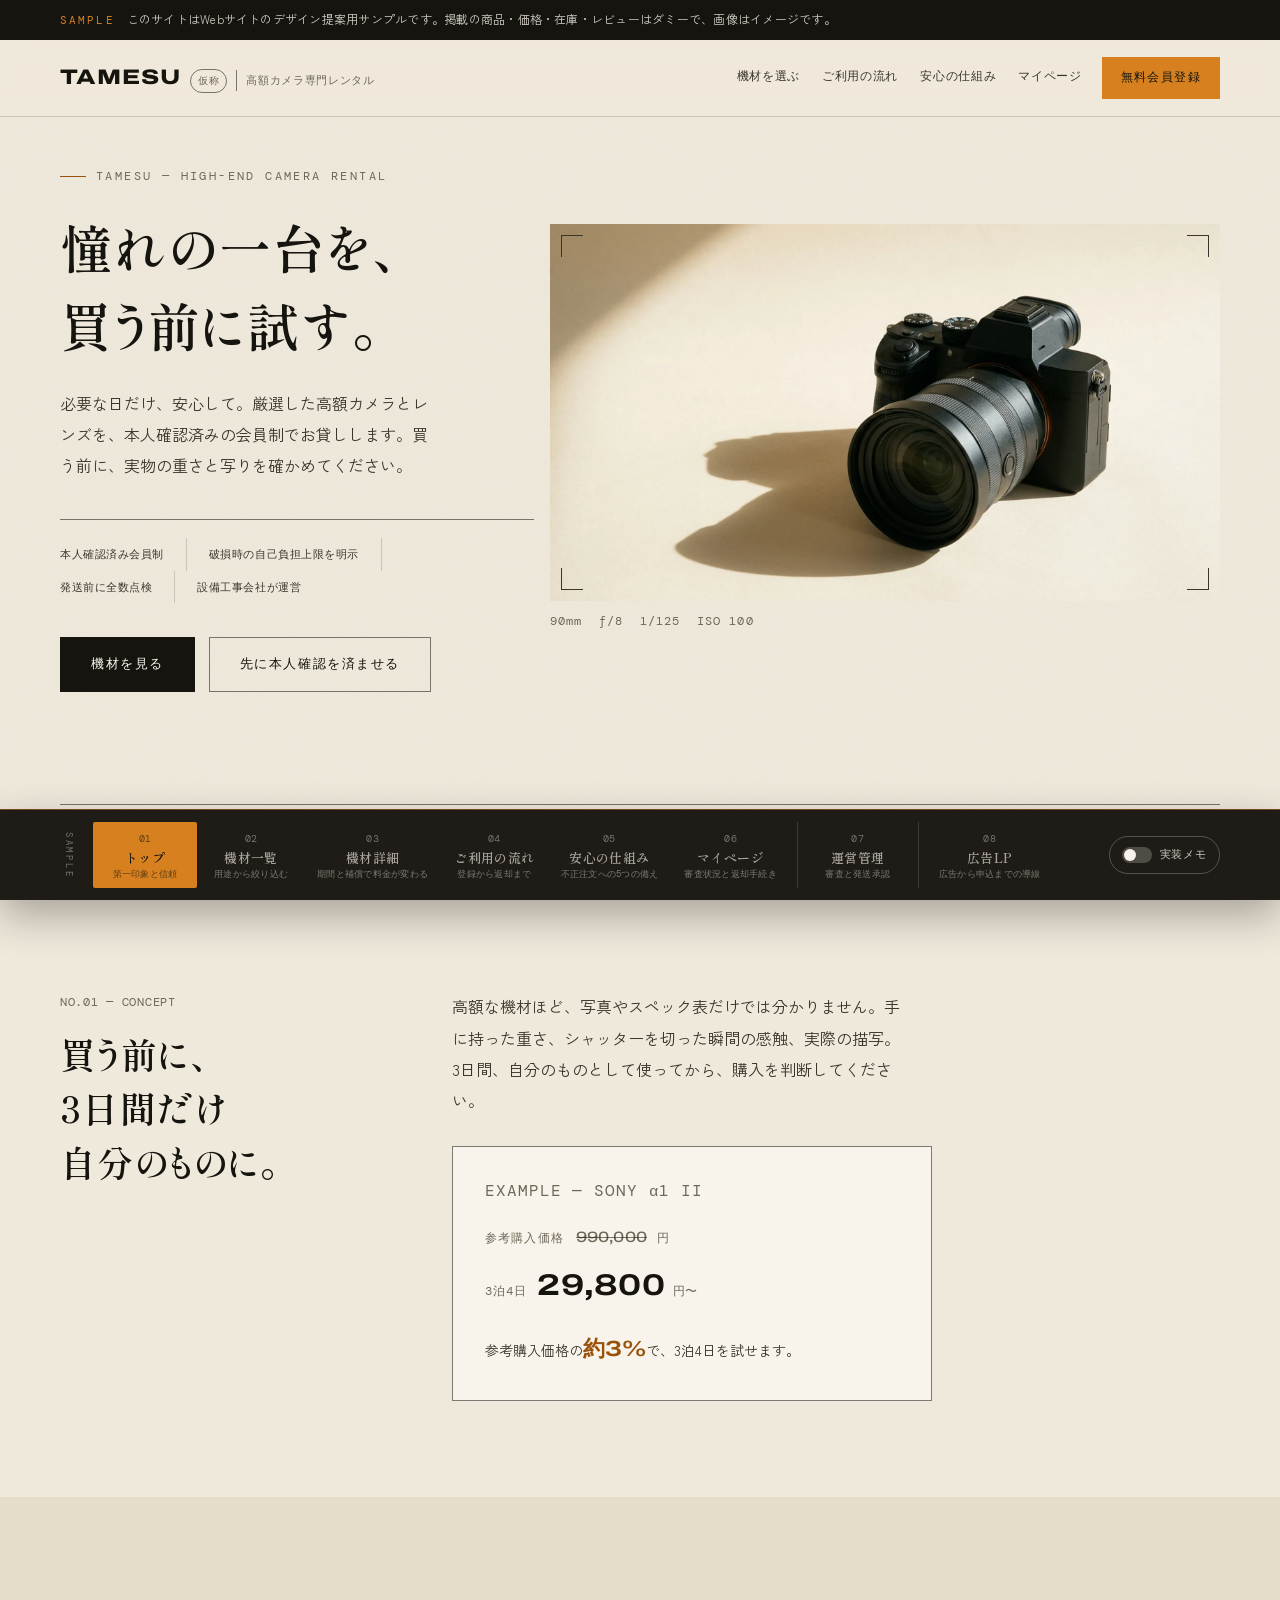
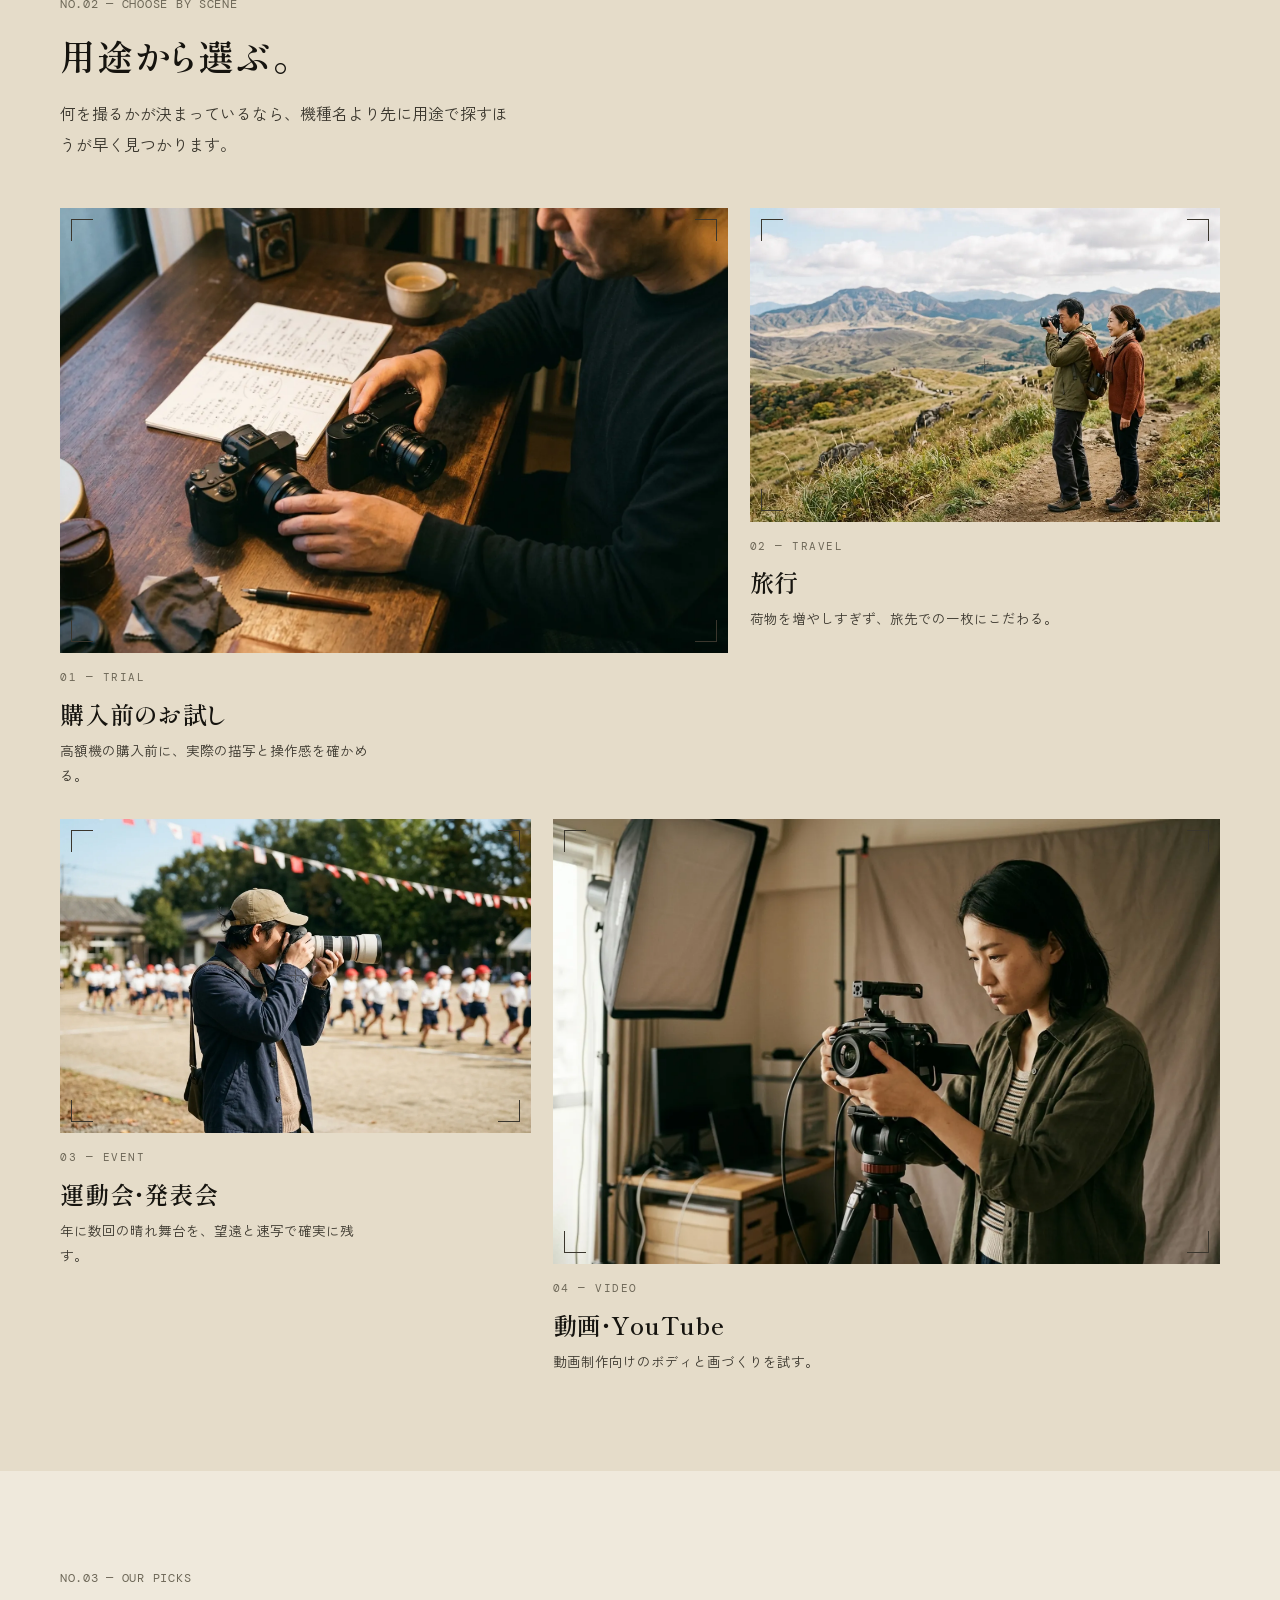
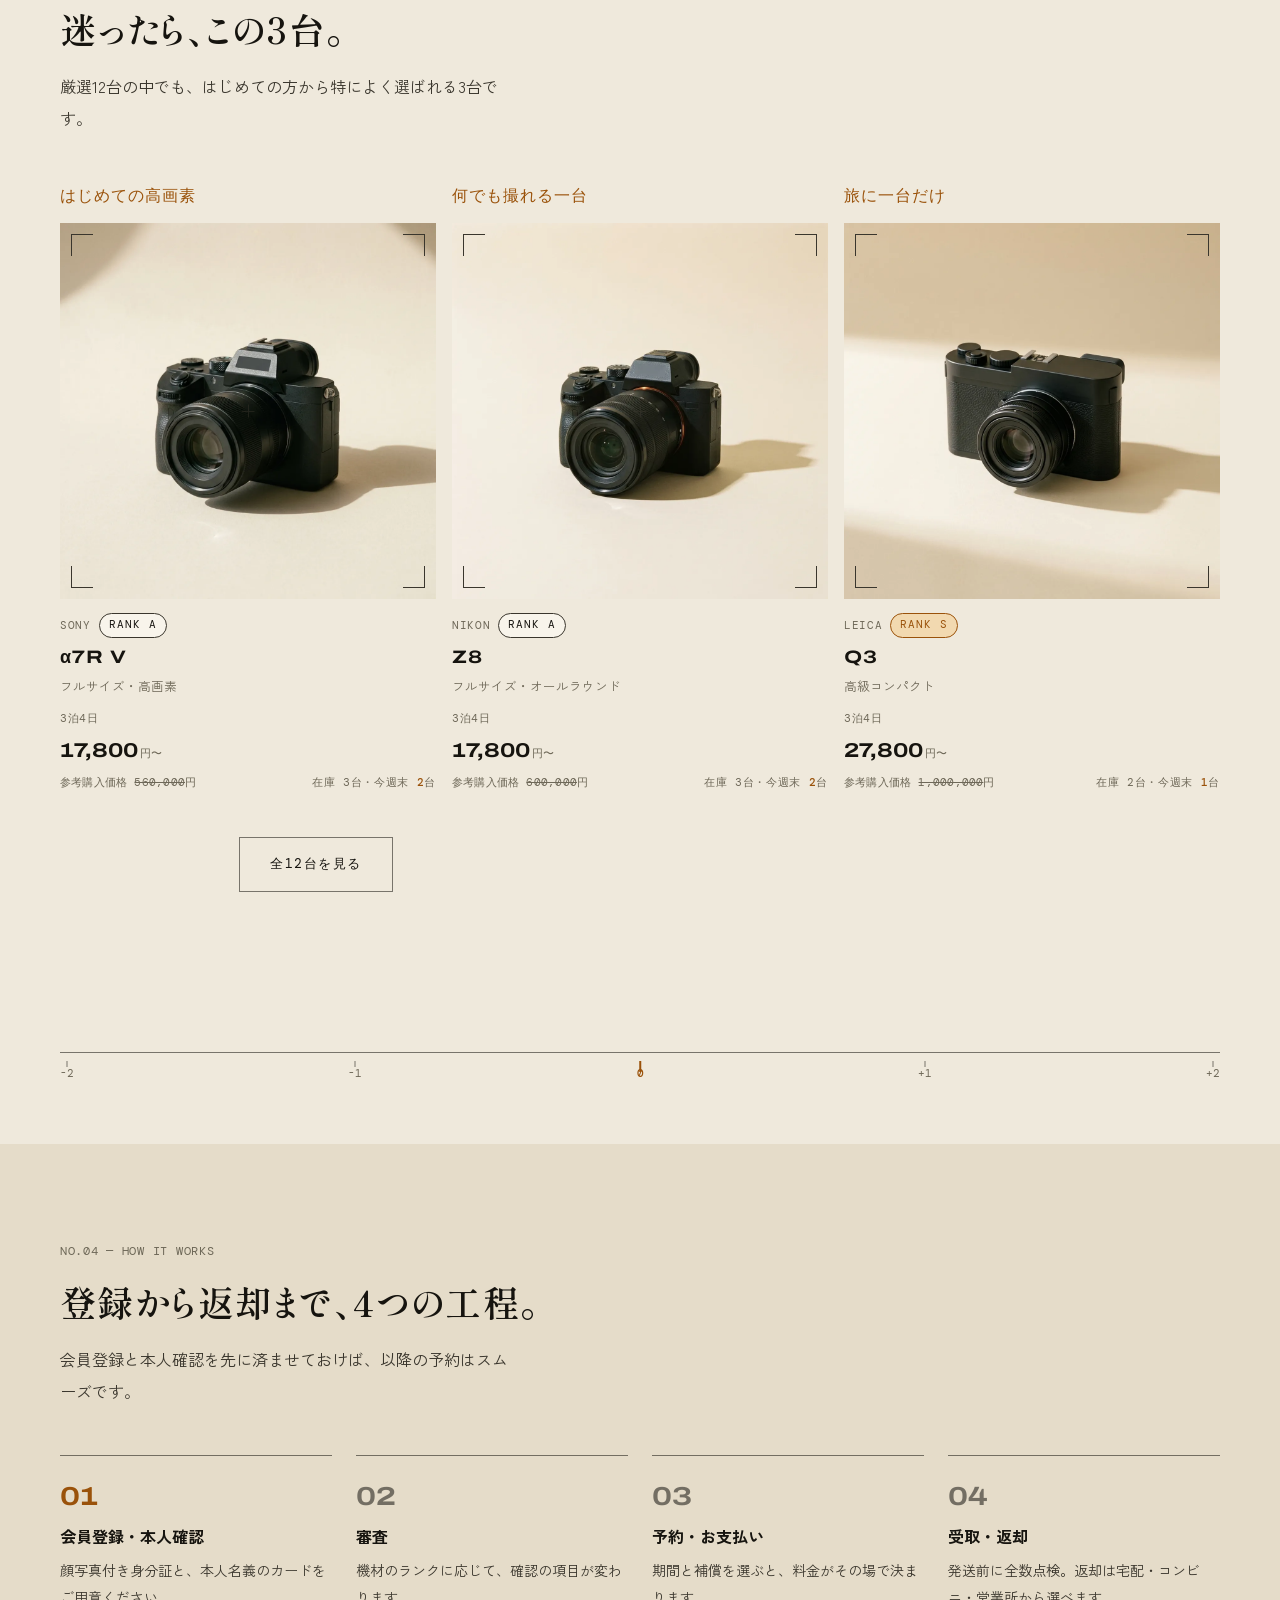
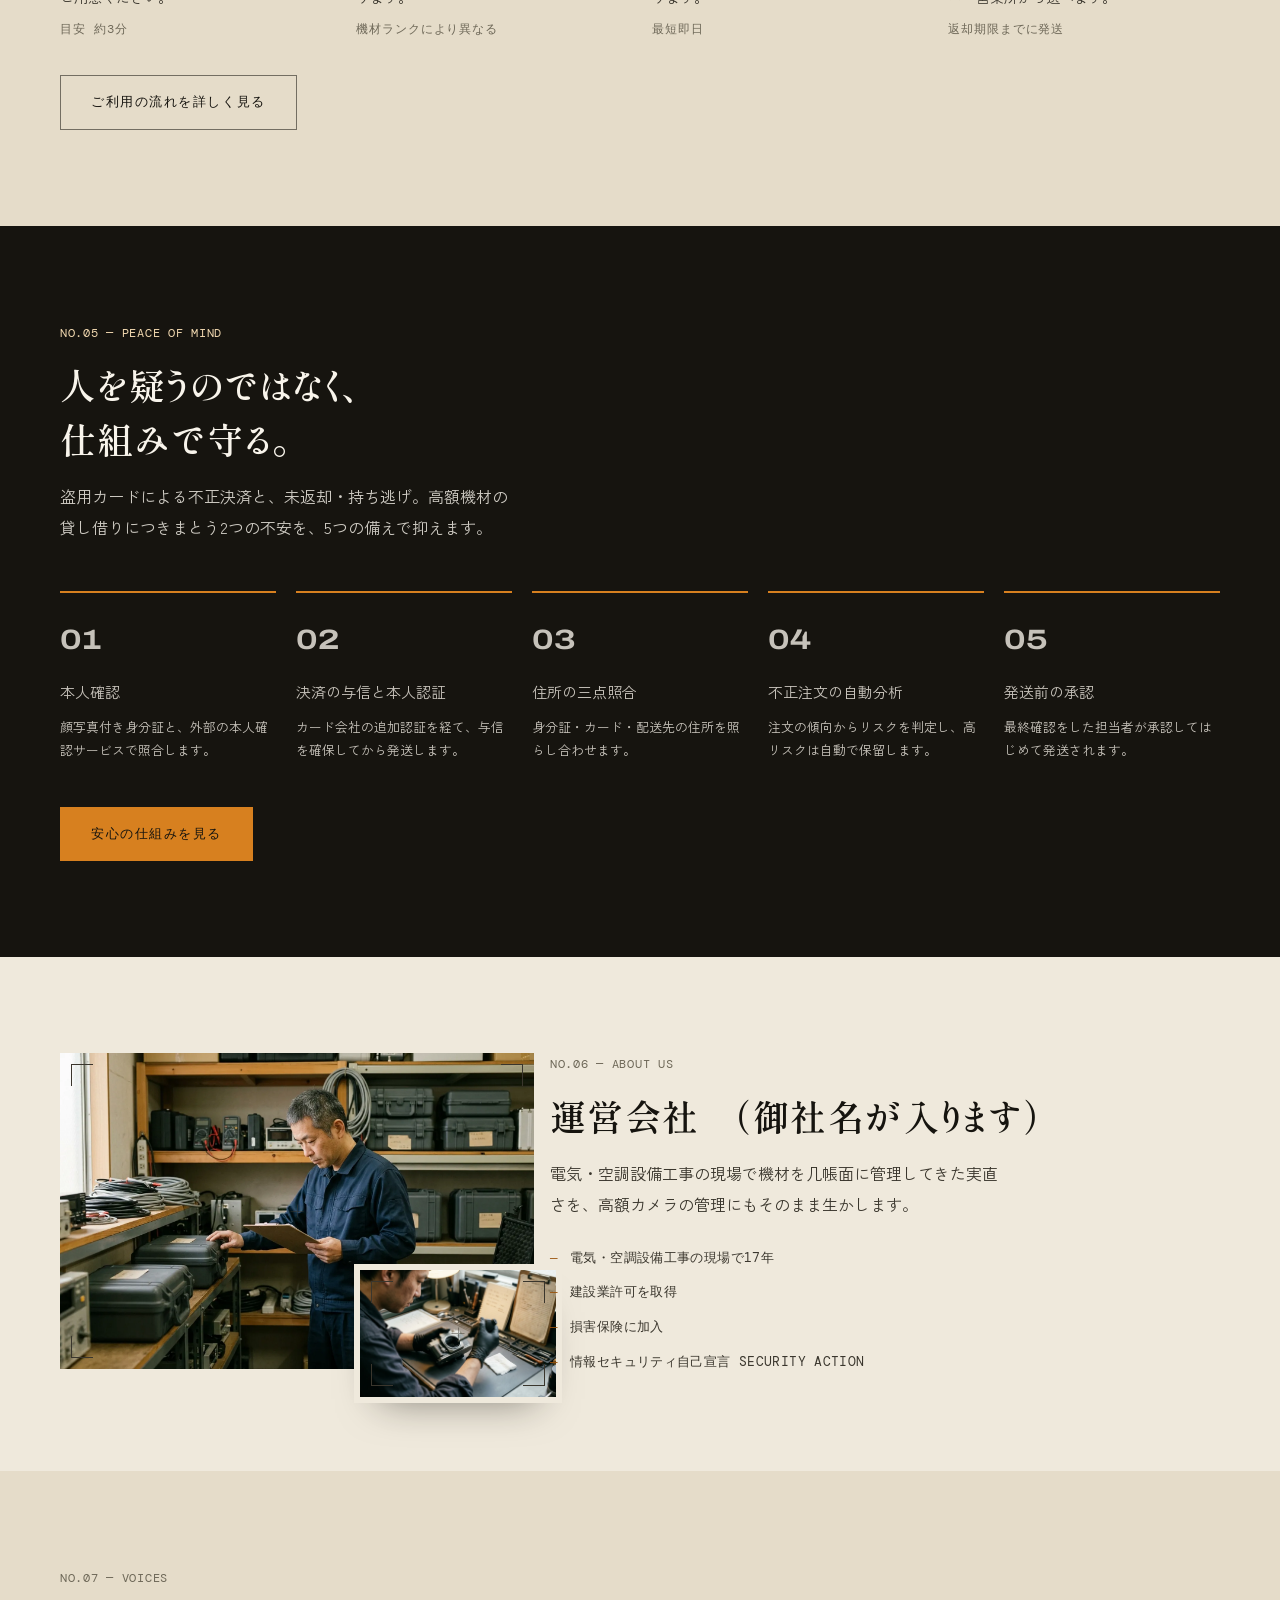
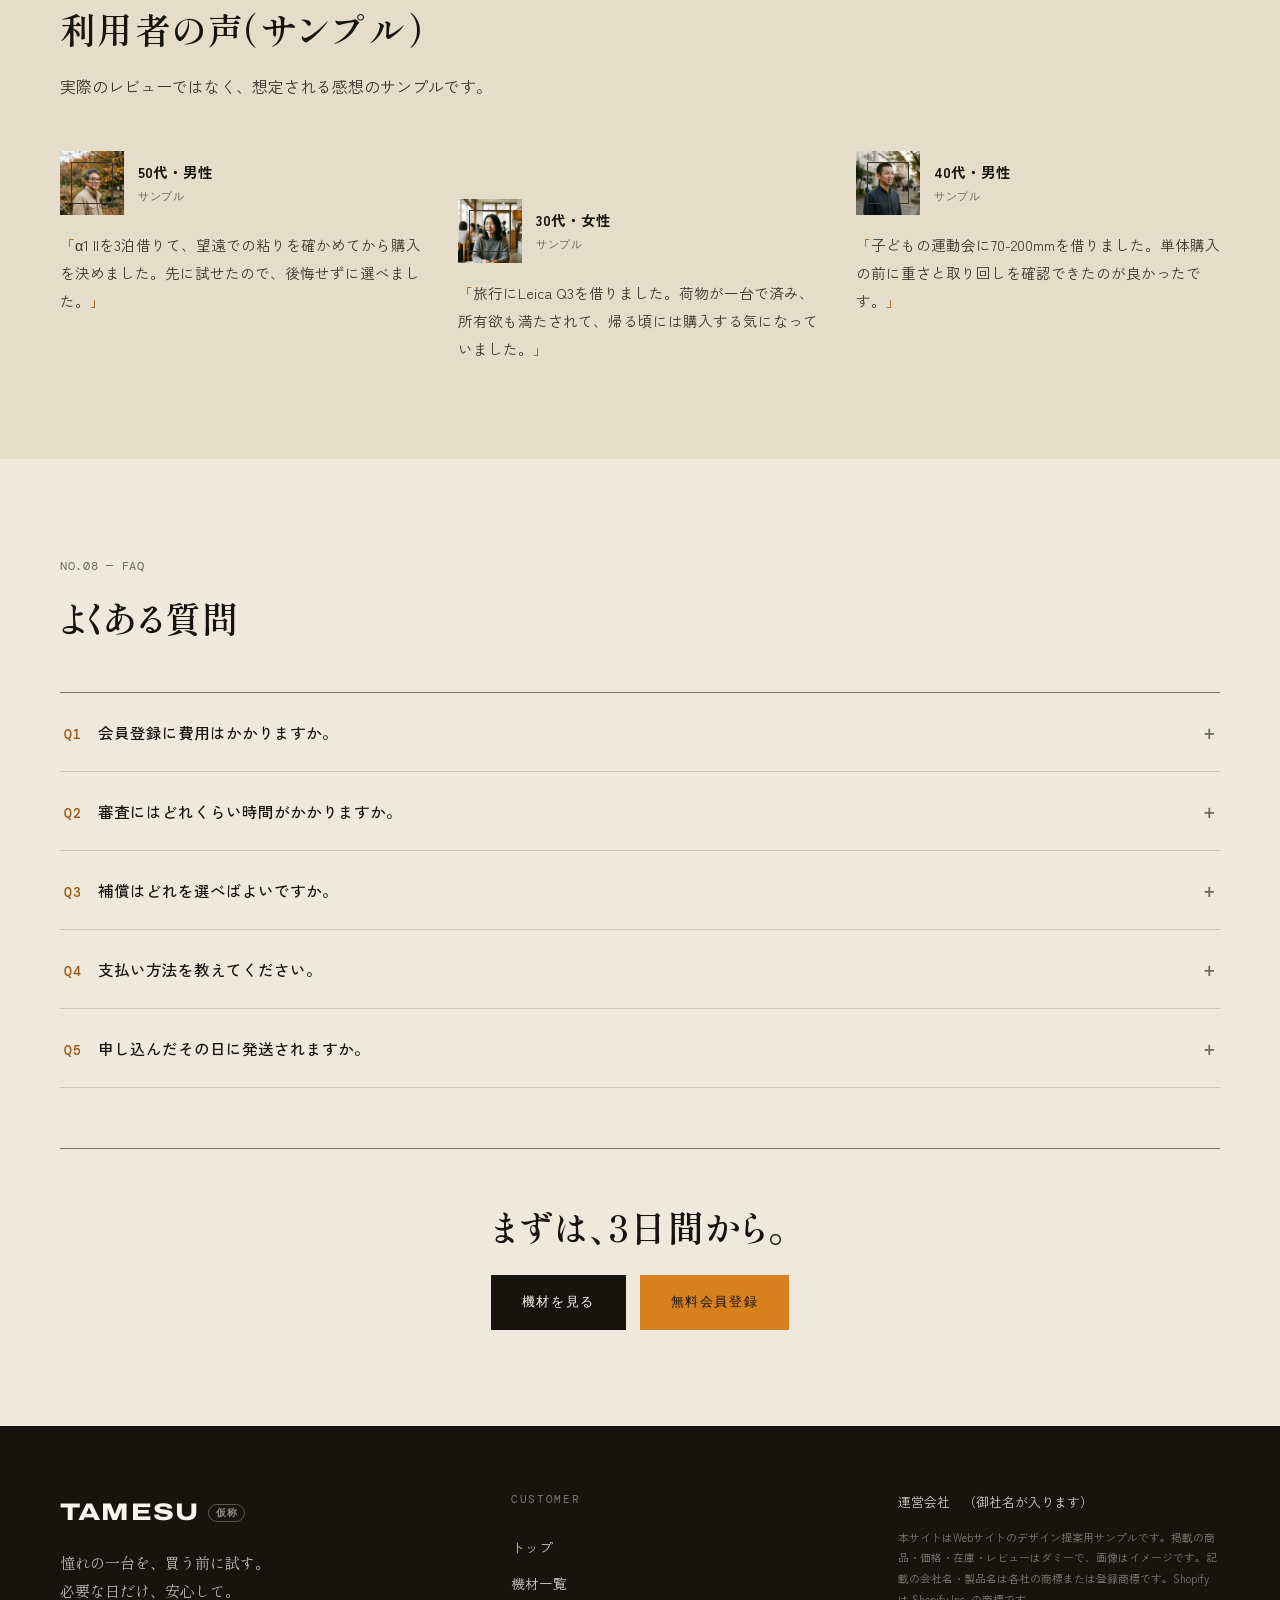
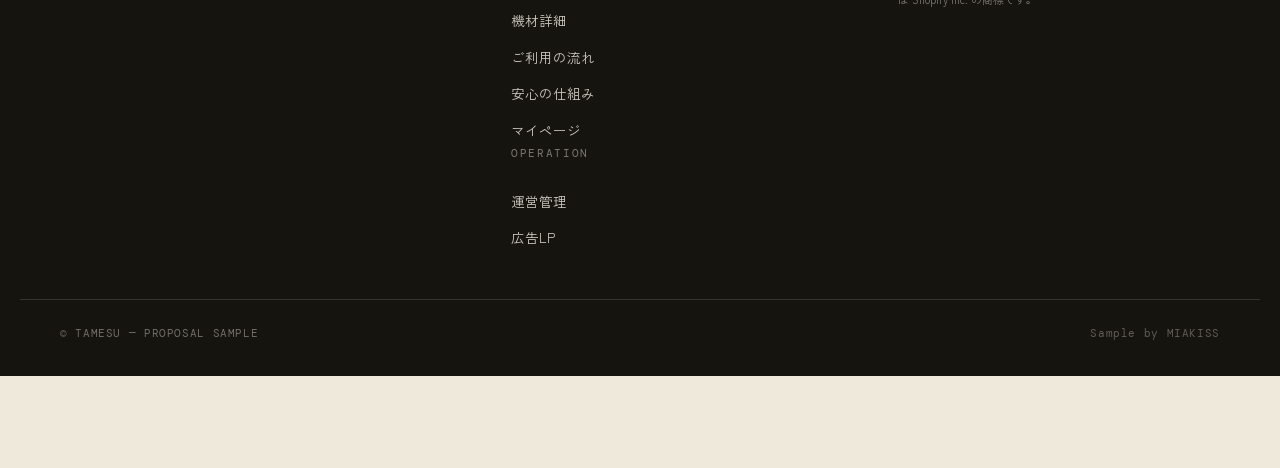
==== index.html @ 1ea4f6e8 "Add sample site foundation and top page Co-Authored-By: Claude Fable 5.1 <noreply@anthropic.com>" ====
<!DOCTYPE html>
<html lang="ja" data-page="index" data-chrome="shop">
<head>
<meta charset="UTF-8">
<meta name="viewport" content="width=device-width, initial-scale=1">
<title>TAMESU（仮称）｜高額カメラ専門レンタル</title>
<meta name="description" content="憧れの一台を、買う前に試す。必要な日だけ、安心して。厳選した高額カメラとレンズを、本人確認済みの会員制でお貸しします。">
<meta name="robots" content="noindex,nofollow,noarchive">
<meta property="og:type" content="website">
<meta property="og:site_name" content="TAMESU（仮称）">
<meta property="og:title" content="TAMESU（仮称）｜高額カメラ専門レンタル">
<meta property="og:description" content="憧れの一台を、買う前に試す。必要な日だけ、安心して。厳選した高額カメラとレンズを、本人確認済みの会員制でお貸しします。">
<meta property="og:image" content="assets/img/og.jpg">
<meta property="og:locale" content="ja_JP">
<meta name="twitter:card" content="summary_large_image">
<link rel="preconnect" href="https://fonts.googleapis.com">
<link rel="preconnect" href="https://fonts.gstatic.com" crossorigin>
<link rel="stylesheet" href="https://fonts.googleapis.com/css2?family=Archivo:wdth,wght@62..125,400..800&family=DM+Mono:wght@400;500&family=Shippori+Mincho+B1:wght@500;700&family=Zen+Kaku+Gothic+New:wght@400;500;700&display=swap">
<link rel="stylesheet" href="assets/css/base.css?v=09202257">
<link rel="stylesheet" href="assets/css/index.css?v=09202257">
<noscript><style>.u-reveal{opacity:1!important;transform:none!important}</style></noscript>
</head>
<body>

<div class="c-samplebar" role="note">
  <p class="l-container c-samplebar__inner"><span class="u-mono c-samplebar__tag">SAMPLE</span><span class="c-samplebar__text">このサイトはWebサイトのデザイン提案用サンプルです。掲載の商品・価格・在庫・レビューはダミーで、画像はイメージです。</span></p>
</div>

<header class="c-header" data-header>
  <div class="l-container c-header__inner">
    <a class="c-header__brand" href="index.html">
      <span class="c-header__word">TAMESU</span>
      <span class="c-header__tag">仮称</span>
      <span class="c-header__sub">高額カメラ専門レンタル</span>
    </a>
    <nav class="c-header__nav" aria-label="サイト内ナビゲーション">
      <a href="collection.html">機材を選ぶ</a>
      <a href="guide.html">ご利用の流れ</a>
      <a href="security.html">安心の仕組み</a>
      <a href="mypage.html">マイページ</a>
    </nav>
    <div class="c-header__actions">
      <button class="c-btn c-btn--amber c-btn--sm" type="button" data-demo="このサイトはサンプルです。会員登録は行われません。">無料会員登録</button>
      <button class="c-header__burger" type="button" data-menu-toggle aria-expanded="false" aria-controls="mobileMenu">
        <span aria-hidden="true"></span><span aria-hidden="true"></span><span aria-hidden="true"></span>
        <span class="u-visually-hidden">メニューを開く</span>
      </button>
    </div>
  </div>
  <div class="c-header__mobile" id="mobileMenu" data-mobile-menu>
    <nav aria-label="モバイルナビゲーション">
      <a href="collection.html">機材を選ぶ</a>
      <a href="guide.html">ご利用の流れ</a>
      <a href="security.html">安心の仕組み</a>
      <a href="mypage.html">マイページ</a>
      <a href="index.html#faq">よくある質問</a>
    </nav>
    <button class="c-btn c-btn--amber" type="button" data-demo="このサイトはサンプルです。会員登録は行われません。">無料会員登録</button>
  </div>
</header>

<main id="page-index" class="l-main"><!-- ============================================================
     index — トップページ（9セクション）
     ============================================================ -->

<section class="c-sec c-sec--tight" id="hero" aria-label="ヒーロー">
  <div class="l-container">
    <div class="l-grid p-index-hero">
      <div class="p-index-hero__content u-reveal" style="--d:0s">
        <p class="p-index-hero__eyebrow">TAMESU — HIGH-END CAMERA RENTAL</p>
        <h1 class="p-index-hero__title">憧れの一台を、<br>買う前に試す。</h1>
        <p class="p-index-hero__lead">必要な日だけ、安心して。厳選した高額カメラとレンズを、本人確認済みの会員制でお貸しします。買う前に、実物の重さと写りを確かめてください。</p>

        <ul class="p-index-hero__trust">
          <li>本人確認済み会員制</li>
          <li>破損時の自己負担上限を明示</li>
          <li>発送前に全数点検</li>
          <li>設備工事会社が運営</li>
        </ul>

        <div class="p-index-hero__cta">
          <a class="c-btn c-btn--primary" href="collection.html">機材を見る</a>
          <button class="c-btn c-btn--ghost" type="button" data-demo="このサンプルでは本人確認フローは実装していません。ご利用の流れのページで手順をご覧いただけます。">先に本人確認を済ませる</button>
        </div>

        <aside class="c-memo" data-memo data-ref="N-01" data-type="native" data-plan="start" data-confidence="要確認">
          <h4>信頼要素の出し方</h4>
          <p>ここに並ぶ4つの安心材料は、テーマの設定項目として文言・並び順を調整できるようにする想定です。<!-- TODO: NOTES確定後に文面を差し替え --></p>
        </aside>
      </div>

      <div class="p-index-hero__media u-reveal" style="--d:.12s">
        <figure class="c-frame c-frame--169" data-frame>
          <img src="assets/img/hero-main.webp" width="1920" height="1080" alt="紙色の背景に置かれたフラッグシップミラーレスカメラ">
          <span class="c-frame__corner c-frame__corner--tl" aria-hidden="true"></span>
          <span class="c-frame__corner c-frame__corner--tr" aria-hidden="true"></span>
          <span class="c-frame__corner c-frame__corner--bl" aria-hidden="true"></span>
          <span class="c-frame__corner c-frame__corner--br" aria-hidden="true"></span>
          <span class="c-frame__cross" aria-hidden="true"></span>
          <span class="c-frame__key" aria-hidden="true"><span class="c-frame__key-text">HERO-MAIN</span><span class="c-frame__key-sub">NO IMAGE</span></span>
        </figure>
        <p class="c-exif">90mm&nbsp;&nbsp;f/8&nbsp;&nbsp;1/125&nbsp;&nbsp;ISO 100</p>
      </div>
    </div>
  </div>
</section>

<div class="l-container"><ul class="c-scale" aria-hidden="true"><li>-2</li><li>-1</li><li class="is-mid">0</li><li>+1</li><li>+2</li></ul></div>

<!-- ============================================================ -->
<section class="c-sec" id="concept" aria-label="コンセプト">
  <div class="l-container">
    <div class="l-grid p-index-concept">
      <header class="c-sec__head c-sec__head--wide p-index-concept__head u-reveal" style="--d:0s">
        <p class="c-sec__label"><span class="u-mono">No.01 — CONCEPT</span></p>
        <h2 class="c-sec__title">買う前に、<br>3日間だけ<br>自分のものに。</h2>
      </header>

      <div class="p-index-concept__body u-reveal" style="--d:.1s">
        <p class="c-sec__lead">高額な機材ほど、写真やスペック表だけでは分かりません。手に持った重さ、シャッターを切った瞬間の感触、実際の描写。3日間、自分のものとして使ってから、購入を判断してください。</p>

        <div class="p-index-concept__compare">
          <p class="p-index-concept__exLabel u-mono">EXAMPLE — SONY α1 II</p>
          <p class="c-price c-price--ref"><span class="c-price__label">参考購入価格</span><span class="c-price__amount">990,000</span><span class="c-price__unit">円</span></p>
          <p class="c-price"><span class="c-price__label">3泊4日</span><span class="c-price__amount">29,800</span><span class="c-price__unit">円〜</span></p>
          <p class="p-index-concept__ratio">参考購入価格の<b>約3%</b>で、3泊4日を試せます。</p>
        </div>
      </div>
    </div>
  </div>
</section>

<!-- ============================================================ -->
<section class="c-sec c-sec--paper2" id="scenes" aria-label="用途から選ぶ">
  <div class="l-container">
    <header class="c-sec__head u-reveal" style="--d:0s">
      <p class="c-sec__label"><span class="u-mono">No.02 — CHOOSE BY SCENE</span></p>
      <h2 class="c-sec__title">用途から選ぶ。</h2>
      <p class="c-sec__lead">何を撮るかが決まっているなら、機種名より先に用途で探すほうが早く見つかります。</p>
    </header>

    <div class="p-index-scenes__grid u-reveal" style="--d:.08s">
      <a class="p-index-scenes__item" href="collection.html?use=trial">
        <figure class="c-frame c-frame--32" data-frame>
          <img src="assets/img/scene-trial.webp" width="1600" height="1067" alt="購入前に2台のカメラを自宅で比較する" loading="lazy">
          <span class="c-frame__corner c-frame__corner--tl" aria-hidden="true"></span>
          <span class="c-frame__corner c-frame__corner--tr" aria-hidden="true"></span>
          <span class="c-frame__corner c-frame__corner--bl" aria-hidden="true"></span>
          <span class="c-frame__corner c-frame__corner--br" aria-hidden="true"></span>
          <span class="c-frame__cross" aria-hidden="true"></span>
          <span class="c-frame__key" aria-hidden="true"><span class="c-frame__key-text">SCENE-TRIAL</span><span class="c-frame__key-sub">NO IMAGE</span></span>
        </figure>
        <p class="p-index-scenes__no u-mono">01 — TRIAL</p>
        <h3 class="p-index-scenes__name">購入前のお試し</h3>
        <p class="p-index-scenes__desc">高額機の購入前に、実際の描写と操作感を確かめる。</p>
      </a>
      <a class="p-index-scenes__item" href="collection.html?use=travel">
        <figure class="c-frame c-frame--32" data-frame>
          <img src="assets/img/scene-travel.webp" width="1600" height="1067" alt="旅先の高原で風景を撮る夫婦" loading="lazy">
          <span class="c-frame__corner c-frame__corner--tl" aria-hidden="true"></span>
          <span class="c-frame__corner c-frame__corner--tr" aria-hidden="true"></span>
          <span class="c-frame__corner c-frame__corner--bl" aria-hidden="true"></span>
          <span class="c-frame__corner c-frame__corner--br" aria-hidden="true"></span>
          <span class="c-frame__cross" aria-hidden="true"></span>
          <span class="c-frame__key" aria-hidden="true"><span class="c-frame__key-text">SCENE-TRAVEL</span><span class="c-frame__key-sub">NO IMAGE</span></span>
        </figure>
        <p class="p-index-scenes__no u-mono">02 — TRAVEL</p>
        <h3 class="p-index-scenes__name">旅行</h3>
        <p class="p-index-scenes__desc">荷物を増やしすぎず、旅先での一枚にこだわる。</p>
      </a>
      <a class="p-index-scenes__item" href="collection.html?use=event">
        <figure class="c-frame c-frame--32" data-frame>
          <img src="assets/img/scene-undokai.webp" width="1600" height="1067" alt="運動会で望遠レンズを構える父親" loading="lazy">
          <span class="c-frame__corner c-frame__corner--tl" aria-hidden="true"></span>
          <span class="c-frame__corner c-frame__corner--tr" aria-hidden="true"></span>
          <span class="c-frame__corner c-frame__corner--bl" aria-hidden="true"></span>
          <span class="c-frame__corner c-frame__corner--br" aria-hidden="true"></span>
          <span class="c-frame__cross" aria-hidden="true"></span>
          <span class="c-frame__key" aria-hidden="true"><span class="c-frame__key-text">SCENE-UNDOKAI</span><span class="c-frame__key-sub">NO IMAGE</span></span>
        </figure>
        <p class="p-index-scenes__no u-mono">03 — EVENT</p>
        <h3 class="p-index-scenes__name">運動会・発表会</h3>
        <p class="p-index-scenes__desc">年に数回の晴れ舞台を、望遠と速写で確実に残す。</p>
      </a>
      <a class="p-index-scenes__item" href="collection.html?use=video">
        <figure class="c-frame c-frame--32" data-frame>
          <img src="assets/img/scene-youtube.webp" width="1600" height="1067" alt="小さなスタジオで撮影準備をする映像クリエイター" loading="lazy">
          <span class="c-frame__corner c-frame__corner--tl" aria-hidden="true"></span>
          <span class="c-frame__corner c-frame__corner--tr" aria-hidden="true"></span>
          <span class="c-frame__corner c-frame__corner--bl" aria-hidden="true"></span>
          <span class="c-frame__corner c-frame__corner--br" aria-hidden="true"></span>
          <span class="c-frame__cross" aria-hidden="true"></span>
          <span class="c-frame__key" aria-hidden="true"><span class="c-frame__key-text">SCENE-YOUTUBE</span><span class="c-frame__key-sub">NO IMAGE</span></span>
        </figure>
        <p class="p-index-scenes__no u-mono">04 — VIDEO</p>
        <h3 class="p-index-scenes__name">動画・YouTube</h3>
        <p class="p-index-scenes__desc">動画制作向けのボディと画づくりを試す。</p>
      </a>
    </div>

    <aside class="c-memo" data-memo data-ref="N-02" data-type="native" data-plan="start" data-confidence="要確認">
      <h4>用途タグでの絞り込み</h4>
      <p>各タイルは商品のタグ情報をもとに、機材一覧を絞り込んで表示する想定です。タグの設計・運用方法は要件定義で確定します。<!-- TODO: NOTES確定後に文面を差し替え --></p>
    </aside>
  </div>
</section>

<!-- ============================================================ -->
<section class="c-sec" id="picks" aria-label="迷ったらこの3台">
  <div class="l-container">
    <header class="c-sec__head u-reveal" style="--d:0s">
      <p class="c-sec__label"><span class="u-mono">No.03 — OUR PICKS</span></p>
      <h2 class="c-sec__title">迷ったら、この3台。</h2>
      <p class="c-sec__lead">厳選12台の中でも、はじめての方から特によく選ばれる3台です。</p>
    </header>

    <div class="l-grid p-index-picks__grid u-reveal" id="indexPicks" data-picks style="--d:.08s"></div>

    <p class="p-index-picks__more"><a class="c-btn c-btn--ghost" href="collection.html">全12台を見る</a></p>
  </div>
</section>

<div class="l-container"><ul class="c-scale" aria-hidden="true"><li>-2</li><li>-1</li><li class="is-mid">0</li><li>+1</li><li>+2</li></ul></div>

<!-- ============================================================ -->
<section class="c-sec c-sec--paper2" id="flow" aria-label="ご利用の流れ">
  <div class="l-container">
    <header class="c-sec__head u-reveal" style="--d:0s">
      <p class="c-sec__label"><span class="u-mono">No.04 — HOW IT WORKS</span></p>
      <h2 class="c-sec__title">登録から返却まで、4つの工程。</h2>
      <p class="c-sec__lead">会員登録と本人確認を先に済ませておけば、以降の予約はスムーズです。</p>
    </header>

    <div class="u-reveal" style="--d:.08s">
      <ol class="c-steps c-steps--row">
        <li class="c-steps__item is-active">
          <p class="c-steps__no">01</p>
          <p class="c-steps__title">会員登録・本人確認</p>
          <p class="c-steps__desc">顔写真付き身分証と、本人名義のカードをご用意ください。</p>
          <p class="c-steps__time">目安 約3分</p>
        </li>
        <li class="c-steps__item">
          <p class="c-steps__no">02</p>
          <p class="c-steps__title">審査</p>
          <p class="c-steps__desc">機材のランクに応じて、確認の項目が変わります。</p>
          <p class="c-steps__time">機材ランクにより異なる</p>
        </li>
        <li class="c-steps__item">
          <p class="c-steps__no">03</p>
          <p class="c-steps__title">予約・お支払い</p>
          <p class="c-steps__desc">期間と補償を選ぶと、料金がその場で決まります。</p>
          <p class="c-steps__time">最短即日</p>
        </li>
        <li class="c-steps__item">
          <p class="c-steps__no">04</p>
          <p class="c-steps__title">受取・返却</p>
          <p class="c-steps__desc">発送前に全数点検。返却は宅配・コンビニ・営業所から選べます。</p>
          <p class="c-steps__time">返却期限までに発送</p>
        </li>
      </ol>
    </div>

    <p class="p-index-flow__more"><a class="c-btn c-btn--ghost" href="guide.html">ご利用の流れを詳しく見る</a></p>

    <aside class="c-memo" data-memo data-ref="N-04" data-type="native" data-plan="start" data-confidence="要確認">
      <h4>ステップ表示の管理</h4>
      <p>会員登録から返却までの各ステップは、テーマのセクションとして作成し、管理画面から文言や所要時間の目安を編集できるようにする想定です。<!-- TODO: NOTES確定後に文面を差し替え --></p>
    </aside>
  </div>
</section>

<!-- ============================================================ -->
<section class="c-sec c-sec--ink" id="peace" aria-label="安心の仕組み">
  <div class="l-container">
    <header class="c-sec__head u-reveal" style="--d:0s">
      <p class="c-sec__label"><span class="u-mono">No.05 — PEACE OF MIND</span></p>
      <h2 class="c-sec__title">人を疑うのではなく、<br>仕組みで守る。</h2>
      <p class="c-sec__lead">盗用カードによる不正決済と、未返却・持ち逃げ。高額機材の貸し借りにつきまとう2つの不安を、5つの備えで抑えます。</p>
    </header>

    <div class="p-index-safeguards__grid u-reveal" style="--d:.08s">
      <div class="p-index-safeguards__item">
        <p class="p-index-safeguards__no u-wide">01</p>
        <p class="p-index-safeguards__title">本人確認</p>
        <p class="p-index-safeguards__desc">顔写真付き身分証と、外部の本人確認サービスで照合します。</p>
      </div>
      <div class="p-index-safeguards__item">
        <p class="p-index-safeguards__no u-wide">02</p>
        <p class="p-index-safeguards__title">決済の与信と本人認証</p>
        <p class="p-index-safeguards__desc">カード会社の追加認証を経て、与信を確保してから発送します。</p>
      </div>
      <div class="p-index-safeguards__item">
        <p class="p-index-safeguards__no u-wide">03</p>
        <p class="p-index-safeguards__title">住所の三点照合</p>
        <p class="p-index-safeguards__desc">身分証・カード・配送先の住所を照らし合わせます。</p>
      </div>
      <div class="p-index-safeguards__item">
        <p class="p-index-safeguards__no u-wide">04</p>
        <p class="p-index-safeguards__title">不正注文の自動分析</p>
        <p class="p-index-safeguards__desc">注文の傾向からリスクを判定し、高リスクは自動で保留します。</p>
      </div>
      <div class="p-index-safeguards__item">
        <p class="p-index-safeguards__no u-wide">05</p>
        <p class="p-index-safeguards__title">発送前の承認</p>
        <p class="p-index-safeguards__desc">最終確認をした担当者が承認してはじめて発送されます。</p>
      </div>
    </div>

    <p class="p-index-safeguards__cta"><a class="c-btn c-btn--amber" href="security.html">安心の仕組みを見る</a></p>

    <aside class="c-memo" data-memo data-ref="N-09" data-type="native app external" data-plan="standard" data-confidence="要確認">
      <h4>安心の仕組みセクションの実装</h4>
      <p>本人確認・決済認証・住所照合・不正検知・発送承認は、それぞれ別の仕組みの組み合わせです。対応範囲はsecurityページと要件定義で確定します。<!-- TODO: NOTES確定後に文面を差し替え --></p>
    </aside>
  </div>
</section>

<!-- ============================================================ -->
<section class="c-sec" id="company" aria-label="運営会社">
  <div class="l-container">
    <div class="l-grid p-index-company">
      <div class="p-index-company__media u-reveal" style="--d:0s">
        <figure class="c-frame c-frame--32" data-frame>
          <img src="assets/img/company-bench.webp" width="1600" height="1067" alt="設備工事の現場で培った機器管理を行う技術者" loading="lazy">
          <span class="c-frame__corner c-frame__corner--tl" aria-hidden="true"></span>
          <span class="c-frame__corner c-frame__corner--tr" aria-hidden="true"></span>
          <span class="c-frame__corner c-frame__corner--bl" aria-hidden="true"></span>
          <span class="c-frame__corner c-frame__corner--br" aria-hidden="true"></span>
          <span class="c-frame__cross" aria-hidden="true"></span>
          <span class="c-frame__key" aria-hidden="true"><span class="c-frame__key-text">COMPANY-BENCH</span><span class="c-frame__key-sub">NO IMAGE</span></span>
        </figure>
        <figure class="c-frame c-frame--32 p-index-company__inset" data-frame>
          <img src="assets/img/flow-inspect.webp" width="1600" height="1067" alt="発送前にカメラを点検・清掃する技術スタッフの手元" loading="lazy">
          <span class="c-frame__corner c-frame__corner--tl" aria-hidden="true"></span>
          <span class="c-frame__corner c-frame__corner--tr" aria-hidden="true"></span>
          <span class="c-frame__corner c-frame__corner--bl" aria-hidden="true"></span>
          <span class="c-frame__corner c-frame__corner--br" aria-hidden="true"></span>
          <span class="c-frame__cross" aria-hidden="true"></span>
          <span class="c-frame__key" aria-hidden="true"><span class="c-frame__key-text">FLOW-INSPECT</span><span class="c-frame__key-sub">NO IMAGE</span></span>
        </figure>
      </div>

      <div class="p-index-company__body u-reveal" style="--d:.1s">
        <p class="c-sec__label"><span class="u-mono">No.06 — ABOUT US</span></p>
        <h2 class="c-sec__title">運営会社　（御社名が入ります）</h2>
        <p class="c-sec__lead">電気・空調設備工事の現場で機材を几帳面に管理してきた実直さを、高額カメラの管理にもそのまま生かします。</p>
        <ul class="p-index-company__facts">
          <li>電気・空調設備工事の現場で17年</li>
          <li>建設業許可を取得</li>
          <li>損害保険に加入</li>
          <li>情報セキュリティ自己宣言 SECURITY ACTION</li>
        </ul>
      </div>
    </div>
  </div>
</section>

<!-- ============================================================ -->
<section class="c-sec c-sec--paper2" id="voices" aria-label="利用者の声">
  <div class="l-container">
    <header class="c-sec__head u-reveal" style="--d:0s">
      <p class="c-sec__label"><span class="u-mono">No.07 — VOICES</span></p>
      <h2 class="c-sec__title">利用者の声（サンプル）</h2>
      <p class="c-sec__lead">実際のレビューではなく、想定される感想のサンプルです。</p>
    </header>

    <div class="p-index-voices__grid u-reveal" style="--d:.08s">
      <div class="p-index-voices__card">
        <div class="p-index-voices__head">
          <figure class="c-frame c-frame--11 p-index-voices__photo" data-frame>
            <img src="assets/img/voice-1.webp" width="1200" height="1200" alt="50代男性のお客様（サンプル）" loading="lazy">
            <span class="c-frame__corner c-frame__corner--tl" aria-hidden="true"></span>
            <span class="c-frame__corner c-frame__corner--tr" aria-hidden="true"></span>
            <span class="c-frame__corner c-frame__corner--bl" aria-hidden="true"></span>
            <span class="c-frame__corner c-frame__corner--br" aria-hidden="true"></span>
            <span class="c-frame__cross" aria-hidden="true"></span>
            <span class="c-frame__key" aria-hidden="true"><span class="c-frame__key-text">VOICE-1</span><span class="c-frame__key-sub">NO IMAGE</span></span>
          </figure>
          <div>
            <p class="p-index-voices__name">50代・男性</p>
            <p class="p-index-voices__tag u-mono">サンプル</p>
          </div>
        </div>
        <p class="p-index-voices__quote">α1 IIを3泊借りて、望遠での粘りを確かめてから購入を決めました。先に試せたので、後悔せずに選べました。</p>
      </div>

      <div class="p-index-voices__card">
        <div class="p-index-voices__head">
          <figure class="c-frame c-frame--11 p-index-voices__photo" data-frame>
            <img src="assets/img/voice-2.webp" width="1200" height="1200" alt="30代女性のお客様（サンプル）" loading="lazy">
            <span class="c-frame__corner c-frame__corner--tl" aria-hidden="true"></span>
            <span class="c-frame__corner c-frame__corner--tr" aria-hidden="true"></span>
            <span class="c-frame__corner c-frame__corner--bl" aria-hidden="true"></span>
            <span class="c-frame__corner c-frame__corner--br" aria-hidden="true"></span>
            <span class="c-frame__cross" aria-hidden="true"></span>
            <span class="c-frame__key" aria-hidden="true"><span class="c-frame__key-text">VOICE-2</span><span class="c-frame__key-sub">NO IMAGE</span></span>
          </figure>
          <div>
            <p class="p-index-voices__name">30代・女性</p>
            <p class="p-index-voices__tag u-mono">サンプル</p>
          </div>
        </div>
        <p class="p-index-voices__quote">旅行にLeica Q3を借りました。荷物が一台で済み、所有欲も満たされて、帰る頃には購入する気になっていました。</p>
      </div>

      <div class="p-index-voices__card">
        <div class="p-index-voices__head">
          <figure class="c-frame c-frame--11 p-index-voices__photo" data-frame>
            <img src="assets/img/voice-3.webp" width="1200" height="1200" alt="40代男性のお客様（サンプル）" loading="lazy">
            <span class="c-frame__corner c-frame__corner--tl" aria-hidden="true"></span>
            <span class="c-frame__corner c-frame__corner--tr" aria-hidden="true"></span>
            <span class="c-frame__corner c-frame__corner--bl" aria-hidden="true"></span>
            <span class="c-frame__corner c-frame__corner--br" aria-hidden="true"></span>
            <span class="c-frame__cross" aria-hidden="true"></span>
            <span class="c-frame__key" aria-hidden="true"><span class="c-frame__key-text">VOICE-3</span><span class="c-frame__key-sub">NO IMAGE</span></span>
          </figure>
          <div>
            <p class="p-index-voices__name">40代・男性</p>
            <p class="p-index-voices__tag u-mono">サンプル</p>
          </div>
        </div>
        <p class="p-index-voices__quote">子どもの運動会に70-200mmを借りました。単体購入の前に重さと取り回しを確認できたのが良かったです。</p>
      </div>
    </div>
  </div>
</section>

<!-- ============================================================ -->
<section class="c-sec" id="faq" aria-label="よくある質問">
  <div class="l-container">
    <header class="c-sec__head u-reveal" style="--d:0s">
      <p class="c-sec__label"><span class="u-mono">No.08 — FAQ</span></p>
      <h2 class="c-sec__title">よくある質問</h2>
    </header>

    <div class="c-faq u-reveal" style="--d:.08s">
      <details class="c-faq__item">
        <summary><span class="c-faq__q u-mono">Q1</span><span>会員登録に費用はかかりますか。</span></summary>
        <p class="c-faq__a">会員登録・本人確認は無料です。レンタルをご利用の際にのみ、期間に応じた料金がかかります。</p>
      </details>
      <details class="c-faq__item">
        <summary><span class="c-faq__q u-mono">Q2</span><span>審査にはどれくらい時間がかかりますか。</span></summary>
        <p class="c-faq__a">本人確認の内容と機材のランクによって異なります。目安はご利用の流れのページでご案内しています。</p>
      </details>
      <details class="c-faq__item">
        <summary><span class="c-faq__q u-mono">Q3</span><span>補償はどれを選べばよいですか。</span></summary>
        <p class="c-faq__a">多くのお客様に選ばれているのは中央の「あんしん補償」です。自己負担の上限をさらに抑えたい場合はフル補償もご検討ください。</p>
      </details>
      <details class="c-faq__item">
        <summary><span class="c-faq__q u-mono">Q4</span><span>支払い方法を教えてください。</span></summary>
        <p class="c-faq__a">クレジットカードでのお支払いに対応する想定です（要件定義で確定）。</p>
      </details>
      <details class="c-faq__item">
        <summary><span class="c-faq__q u-mono">Q5</span><span>申し込んだその日に発送されますか。</span></summary>
        <p class="c-faq__a">発送前に全数点検を行うため、お申し込みから発送まで少しお時間をいただきます。詳しくはご利用の流れをご覧ください。</p>
      </details>
    </div>

    <div class="p-index-faq__cta u-reveal" style="--d:.1s">
      <h2 class="p-index-faq__ctaTitle">まずは、3日間から。</h2>
      <div class="p-index-faq__ctaBtns">
        <a class="c-btn c-btn--primary" href="collection.html">機材を見る</a>
        <button class="c-btn c-btn--amber" type="button" data-demo="このサイトはサンプルです。会員登録は行われません。">無料会員登録</button>
      </div>
    </div>
  </div>
</section>
</main>

<footer class="c-footer">
  <div class="l-container c-footer__inner">
    <div class="c-footer__brand">
      <p class="c-footer__word">TAMESU<span class="c-footer__tag">仮称</span></p>
      <p class="c-footer__catch">憧れの一台を、買う前に試す。<br>必要な日だけ、安心して。</p>
    </div>
    <nav class="c-footer__nav" aria-label="フッターナビゲーション">
      <div class="c-footer__col">
        <p class="c-footer__heading u-mono">CUSTOMER</p>
        <a href="index.html">トップ</a>
        <a href="collection.html">機材一覧</a>
        <a href="product.html">機材詳細</a>
        <a href="guide.html">ご利用の流れ</a>
        <a href="security.html">安心の仕組み</a>
        <a href="mypage.html">マイページ</a>
      </div>
      <div class="c-footer__col">
        <p class="c-footer__heading u-mono">OPERATION</p>
        <a href="admin.html">運営管理</a>
        <a href="lp.html">広告LP</a>
      </div>
    </nav>
    <div class="c-footer__meta">
      <p class="c-footer__company">運営会社　（御社名が入ります）</p>
      <p class="c-footer__note">本サイトはWebサイトのデザイン提案用サンプルです。掲載の商品・価格・在庫・レビューはダミーで、画像はイメージです。記載の会社名・製品名は各社の商標または登録商標です。Shopify は Shopify Inc. の商標です。</p>
    </div>
  </div>
  <div class="l-container c-footer__bottom">
    <span class="u-mono">© TAMESU — PROPOSAL SAMPLE</span>
    <span class="u-mono c-footer__credit">Sample by MIAKISS</span>
  </div>
</footer>

<nav class="c-dock" data-dock aria-label="サンプルページ切り替え">
  <div class="c-dock__inner">
    <span class="c-dock__label" aria-hidden="true">SAMPLE</span>
    <div class="c-dock__scroll" data-dock-scroll>
      <div class="c-dock__group" data-group="customer">
        <a class="c-dock__item" href="index.html" data-nav="index"><span class="c-dock__no u-mono">01</span><span class="c-dock__name">トップ</span><span class="c-dock__hint">第一印象と信頼</span></a>
        <a class="c-dock__item" href="collection.html" data-nav="collection"><span class="c-dock__no u-mono">02</span><span class="c-dock__name">機材一覧</span><span class="c-dock__hint">用途から絞り込む</span></a>
        <a class="c-dock__item" href="product.html" data-nav="product"><span class="c-dock__no u-mono">03</span><span class="c-dock__name">機材詳細</span><span class="c-dock__hint">期間と補償で料金が変わる</span></a>
        <a class="c-dock__item" href="guide.html" data-nav="guide"><span class="c-dock__no u-mono">04</span><span class="c-dock__name">ご利用の流れ</span><span class="c-dock__hint">登録から返却まで</span></a>
        <a class="c-dock__item" href="security.html" data-nav="security"><span class="c-dock__no u-mono">05</span><span class="c-dock__name">安心の仕組み</span><span class="c-dock__hint">不正注文への5つの備え</span></a>
        <a class="c-dock__item" href="mypage.html" data-nav="mypage"><span class="c-dock__no u-mono">06</span><span class="c-dock__name">マイページ</span><span class="c-dock__hint">審査状況と返却手続き</span></a>
      </div>
      <div class="c-dock__div" aria-hidden="true"></div>
      <div class="c-dock__group" data-group="operator">
        <a class="c-dock__item" href="admin.html" data-nav="admin"><span class="c-dock__no u-mono">07</span><span class="c-dock__name">運営管理</span><span class="c-dock__hint">審査と発送承認</span></a>
      </div>
      <div class="c-dock__div" aria-hidden="true"></div>
      <div class="c-dock__group" data-group="acquisition">
        <a class="c-dock__item" href="lp.html" data-nav="lp"><span class="c-dock__no u-mono">08</span><span class="c-dock__name">広告LP</span><span class="c-dock__hint">広告から申込までの導線</span></a>
      </div>
    </div>
    <button class="c-dock__memo" type="button" data-memo-toggle aria-pressed="false">
      <span class="c-dock__memoSwitch" aria-hidden="true"></span>
      <span class="c-dock__memoLabel">実装メモ</span>
    </button>
    <button class="c-dock__collapse" type="button" data-dock-collapse aria-expanded="true">
      <span class="u-visually-hidden">サンプルdockを折りたたむ</span>
      <span aria-hidden="true">︿</span>
    </button>
  </div>
</nav>

<div class="c-toast" id="toast" role="status" aria-live="polite"></div>

<script src="assets/js/data.js?v=09202257"></script>
<script src="assets/js/site.js?v=09202257"></script>
<script src="assets/js/index.js?v=09202257"></script>
</body>
</html>
---- assets/css/base.css ----
/* =================================================================
   TAMESU（仮称）サンプルサイト — 共通デザインシステム base.css
   コンセプト：写真雑誌 × 機材の刻印
   このファイルはページ側から編集しない（凍結対象）。
   セレクタは c- / l- / u- 接頭辞のみ。ページ固有は #page-<key> か .p-<key>-*。
   ================================================================= */

/* ---------- 1. トークン ---------- */
:root{
  /* 紙・墨 */
  --c-paper:#EFE9DC;
  --c-paper-2:#E5DCC9;
  --c-paper-3:#F8F4EB;
  --c-ink:#16140F;
  --c-ink-2:#3A362D;
  --c-ink-3:#6E6858;
  --c-line:rgba(22,20,15,.16);
  --c-line-strong:rgba(22,20,15,.55);
  /* 琥珀（アクセント1色のみ） */
  --c-amber:#D7801F;
  --c-amber-deep:#9A520A;
  --c-amber-soft:#F2D9B0;
  /* 状態色 */
  --c-ok:#3F6B4F;
  --c-hold:#B7791F;
  --c-ng:#9C2F22;
  /* 書体 */
  --f-wide:"Archivo",sans-serif;
  --f-mono:"DM Mono",ui-monospace,"SFMono-Regular",Menlo,monospace;
  --f-mincho:"Shippori Mincho B1","Hiragino Mincho ProN","Yu Mincho",serif;
  --f-gothic:"Zen Kaku Gothic New","Hiragino Kaku Gothic ProN","Yu Gothic",sans-serif;

  /* 余白スケール */
  --sp-1:4px; --sp-2:8px; --sp-3:12px; --sp-4:16px; --sp-5:24px;
  --sp-6:32px; --sp-7:48px; --sp-8:64px; --sp-9:96px; --sp-10:132px;

  /* 角丸（原則0〜2px。丸いのはバッジとdockのみ） */
  --r-0:0px; --r-1:2px; --r-pill:999px;

  /* 影（写真の落ち影程度） */
  --shadow-frame:0 22px 40px -26px rgba(22,20,15,.55);
  --shadow-dock:0 16px 40px rgba(22,20,15,.32);
  --shadow-pop:0 10px 26px -8px rgba(22,20,15,.35);

  /* 動き */
  --ease:cubic-bezier(.4,0,.2,1);
  --t-fast:.18s; --t-med:.4s; --t-slow:.65s;

  /* レイヤー */
  --z-header:40; --z-dock:60; --z-toast:90; --z-menu:50;

  /* 寸法 */
  --header-h:76px;
  --dock-h:92px;
  --container-max:1240px;

  color-scheme:light;
}
@media(max-width:599px){
  :root{ --header-h:64px; --dock-h:66px; }
}

/* ---------- 2. リセット ---------- */
*,*::before,*::after{box-sizing:border-box;}
html{-webkit-text-size-adjust:100%;text-size-adjust:100%;}
html,body{margin:0;padding:0;}
body{
  background:var(--c-paper);
  color:var(--c-ink);
  font-family:var(--f-gothic);
  font-size:15.5px;
  line-height:1.9;
  font-weight:400;
  -webkit-font-smoothing:antialiased;
  overflow-x:hidden;
  position:relative;
  padding-bottom:calc(var(--dock-h) + env(safe-area-inset-bottom));
}
img,svg,video,canvas{display:block;max-width:100%;height:auto;}
img{border-style:none;}
a{color:inherit;text-decoration:none;}
button{font:inherit;color:inherit;background:none;border:0;padding:0;cursor:pointer;}
input,select,textarea{font:inherit;color:inherit;}
ul,ol{margin:0;padding:0;list-style:none;}
h1,h2,h3,h4,h5,h6,p,figure,blockquote{margin:0;}
table{border-collapse:collapse;width:100%;}
hr{border:0;border-top:1px solid var(--c-line);margin:0;}
:focus{outline:none;}
:focus-visible{outline:2px solid var(--c-amber-deep);outline-offset:3px;border-radius:1px;}

/* 紙の粒子（ごく薄いノイズ） */
body::before{
  content:"";
  position:fixed;inset:0;
  z-index:0;pointer-events:none;
  opacity:.055;
  mix-blend-mode:multiply;
  background-image:url("data:image/svg+xml,%3Csvg xmlns='http://www.w3.org/2000/svg' width='140' height='140'%3E%3Cfilter id='n'%3E%3CfeTurbulence type='fractalNoise' baseFrequency='0.88' numOctaves='2' stitchTiles='stitch'/%3E%3C/filter%3E%3Crect width='100%25' height='100%25' filter='url(%23n)'/%3E%3C/svg%3E");
  background-size:140px 140px;
}
.l-main,.c-header,.c-footer,.c-dock,.c-samplebar{position:relative;z-index:1;}

/* ---------- 3. タイポグラフィ ---------- */
h1,h2,h3{
  font-family:var(--f-mincho);
  font-weight:600;
  letter-spacing:.04em;
  line-height:1.5;
  color:var(--c-ink);
  font-feature-settings:"palt";
}
h1{font-size:clamp(30px,4.6vw,52px);}
h2{font-size:clamp(24px,3.2vw,36px);}
h3{font-size:clamp(19px,2.2vw,24px);}
p{max-width:64ch;}
strong,b{font-weight:700;}
em{font-style:normal;color:var(--c-amber-deep);}

/* ---------- 4. ユーティリティ ---------- */
.u-mono{font-family:var(--f-mono);letter-spacing:.06em;}
.u-wide{font-family:var(--f-wide);font-stretch:125%;font-variation-settings:"wdth" 125;}
.u-mincho{font-family:var(--f-mincho);}
.u-visually-hidden{
  position:absolute!important;width:1px;height:1px;padding:0;margin:-1px;
  overflow:hidden;clip:rect(0,0,0,0);white-space:nowrap;border:0;
}
.u-reveal{
  opacity:0;
  transform:translateY(18px);
  transition:opacity var(--t-slow) var(--ease),transform var(--t-slow) var(--ease);
  transition-delay:var(--d,0s);
}
.u-reveal.is-visible{opacity:1;transform:none;}
@media(prefers-reduced-motion:reduce){
  .u-reveal{transition:none!important;opacity:1!important;transform:none!important;}
}

/* ---------- 5. レイアウト ---------- */
.l-container{
  max-width:var(--container-max);
  margin-inline:auto;
  padding-inline:20px;
}
@media(min-width:900px){ .l-container{padding-inline:40px;} }

.l-main{display:block;}

.l-grid{
  display:grid;
  grid-template-columns:repeat(12,1fr);
  gap:var(--sp-5) var(--sp-4);
}
@media(max-width:599px){
  .l-grid{grid-template-columns:repeat(4,1fr);gap:var(--sp-4);}
}

.l-stack{display:flex;flex-direction:column;gap:var(--sp-5);}
.l-stack--sm{gap:var(--sp-3);}
.l-stack--lg{gap:var(--sp-7);}

.l-split{
  display:grid;
  grid-template-columns:1fr;
  gap:var(--sp-6);
  align-items:center;
}
@media(min-width:900px){
  .l-split{grid-template-columns:1fr 1fr;gap:var(--sp-8);}
}

/* ---------- 6. c-sec / c-sec__head ---------- */
.c-sec{
  padding-block:var(--sp-9);
  position:relative;
}
.c-sec--tight{padding-block:var(--sp-7);}
.c-sec--paper2{background:var(--c-paper-2);}
.c-sec--ink{
  background:var(--c-ink);
  color:var(--c-paper-3);
}
.c-sec--ink h1,.c-sec--ink h2,.c-sec--ink h3{color:var(--c-paper-3);}
.c-sec--ink p{color:rgba(248,244,235,.78);}
.c-sec--ink .c-sec__no{color:var(--c-amber);}
.c-sec--ink .c-sec__label{color:var(--c-amber-soft);}
.c-sec--ink hr,.c-sec--ink .c-scale{border-color:rgba(248,244,235,.22);}

@media(max-width:599px){
  .c-sec{padding-block:var(--sp-7);}
  .c-sec--tight{padding-block:var(--sp-6);}
}

.c-sec__head{
  max-width:640px;
  margin-bottom:var(--sp-7);
}
.c-sec__head--wide{max-width:none;}
.c-sec__label{
  display:block;
  font-family:var(--f-mono);
  font-size:12px;
  letter-spacing:.2em;
  text-transform:uppercase;
  color:var(--c-ink-3);
  margin-bottom:var(--sp-3);
}
.c-sec__label b{color:var(--c-amber-deep);font-weight:500;}
.c-sec--ink .c-sec__label b{color:var(--c-amber);}
.c-sec__title{margin-bottom:var(--sp-4);}
.c-sec__lead{
  font-size:16px;
  line-height:1.95;
  color:var(--c-ink-2);
  max-width:56ch;
}
.c-sec--ink .c-sec__lead{color:rgba(248,244,235,.82);}

/* ---------- 7. c-btn ---------- */
.c-btn{
  display:inline-flex;
  align-items:center;
  justify-content:center;
  gap:.5em;
  padding:14px 30px;
  font-family:var(--f-mono);
  font-size:13px;
  letter-spacing:.12em;
  text-transform:uppercase;
  border:1px solid var(--c-ink);
  border-radius:var(--r-0);
  background:transparent;
  color:var(--c-ink);
  transition:background var(--t-fast) var(--ease),color var(--t-fast) var(--ease),border-color var(--t-fast) var(--ease),transform var(--t-fast) var(--ease);
  white-space:nowrap;
}
.c-btn:hover{transform:translateY(-1px);}
.c-btn:active{transform:translateY(0);}
.c-btn--primary{background:var(--c-ink);color:var(--c-paper-3);border-color:var(--c-ink);}
.c-btn--primary:hover{background:var(--c-ink-2);border-color:var(--c-ink-2);}
.c-btn--amber{background:var(--c-amber);color:var(--c-ink);border-color:var(--c-amber);}
.c-btn--amber:hover{background:var(--c-amber-deep);border-color:var(--c-amber-deep);color:var(--c-paper-3);}
.c-btn--ghost{background:transparent;border-color:var(--c-line-strong);color:var(--c-ink);}
.c-btn--ghost:hover{border-color:var(--c-ink);background:rgba(22,20,15,.04);}
.c-sec--ink .c-btn--ghost{border-color:rgba(248,244,235,.4);color:var(--c-paper-3);}
.c-sec--ink .c-btn--ghost:hover{border-color:var(--c-paper-3);background:rgba(248,244,235,.08);}
.c-btn--sm{padding:9px 18px;font-size:11.5px;}
.c-btn--block{width:100%;}
.c-btn[disabled]{opacity:.4;cursor:not-allowed;transform:none;}

/* ---------- 8. c-badge ---------- */
.c-badge{
  display:inline-flex;
  align-items:center;
  gap:.4em;
  padding:.4em .85em;
  border-radius:var(--r-pill);
  font-family:var(--f-mono);
  font-size:10.5px;
  letter-spacing:.1em;
  text-transform:uppercase;
  border:1px solid var(--c-line-strong);
  color:var(--c-ink-2);
  background:var(--c-paper-3);
  line-height:1.4;
  white-space:nowrap;
  flex-shrink:0;
}
/* ランク */
.c-badge--s{border-color:var(--c-amber-deep);color:var(--c-amber-deep);background:var(--c-amber-soft);}
.c-badge--a{border-color:var(--c-ink-2);color:var(--c-ink);background:var(--c-paper-3);}
.c-badge--b{border-color:var(--c-line-strong);color:var(--c-ink-3);background:transparent;}
/* 状態 */
.c-badge--ok{border-color:var(--c-ok);color:var(--c-ok);background:rgba(63,107,79,.09);}
.c-badge--hold{border-color:var(--c-hold);color:var(--c-hold);background:rgba(183,121,31,.1);}
.c-badge--ng{border-color:var(--c-ng);color:var(--c-ng);background:rgba(156,47,34,.08);}
.c-badge--wait{border-color:var(--c-ink-3);color:var(--c-ink-3);background:transparent;}
/* 実装種別 */
.c-badge--native{border-color:var(--c-ink);color:var(--c-paper-3);background:var(--c-ink);}
.c-badge--app{border-color:var(--c-amber-deep);color:var(--c-amber-deep);background:var(--c-amber-soft);}
.c-badge--custom{border-color:var(--c-ink-2);color:var(--c-ink-2);background:transparent;}
.c-badge--external{border-style:dashed;border-color:var(--c-ink-3);color:var(--c-ink-3);background:transparent;}
.c-badge--ops{border-color:var(--c-line-strong);color:var(--c-ink-2);background:var(--c-paper-2);}

/* ---------- 9. c-price ---------- */
.c-price{display:flex;align-items:baseline;gap:.4em;flex-wrap:wrap;}
.c-price__label{
  font-family:var(--f-mono);font-size:11.5px;letter-spacing:.1em;
  color:var(--c-ink-3);text-transform:uppercase;margin-right:.3em;
}
.c-price__yen{font-family:var(--f-wide);font-stretch:125%;font-size:.62em;margin-right:.1em;color:var(--c-ink-3);}
.c-price__amount{
  font-family:var(--f-wide);font-stretch:125%;font-variation-settings:"wdth" 125;
  font-weight:700;font-size:clamp(22px,2.6vw,30px);color:var(--c-ink);letter-spacing:.01em;
}
.c-price__unit{font-family:var(--f-mono);font-size:12px;color:var(--c-ink-3);margin-left:.15em;}
.c-price--sm .c-price__amount{font-size:18px;}
.c-price--ref{gap:.55em;}
.c-price--ref .c-price__amount{
  font-size:15px;font-weight:500;color:var(--c-ink-3);
  text-decoration:line-through;text-decoration-color:var(--c-line-strong);
}

/* ---------- 10. c-table ---------- */
.c-table{font-size:14px;}
.c-table th,.c-table td{
  padding:13px 14px;
  border-bottom:1px solid var(--c-line);
  text-align:left;
  vertical-align:top;
}
.c-table thead th{
  font-family:var(--f-mono);font-size:11px;letter-spacing:.12em;text-transform:uppercase;
  color:var(--c-ink-3);border-bottom:1px solid var(--c-line-strong);font-weight:500;
}
.c-table tbody tr:hover{background:rgba(22,20,15,.025);}
.c-table td.u-num,.c-table th.u-num{font-family:var(--f-wide);font-stretch:125%;text-align:right;}
.c-table--zebra tbody tr:nth-child(even){background:var(--c-paper-2);}
.c-table-wrap{overflow-x:auto;-webkit-overflow-scrolling:touch;}

/* ---------- 11. c-spec ---------- */
.c-spec{border-top:1px solid var(--c-line-strong);}
.c-spec__row{
  display:grid;grid-template-columns:120px 1fr;gap:var(--sp-4);
  padding:12px 0;border-bottom:1px solid var(--c-line);
}
.c-spec__label{
  font-family:var(--f-mono);font-size:11.5px;letter-spacing:.1em;text-transform:uppercase;color:var(--c-ink-3);
  padding-top:2px;
}
.c-spec__value{font-size:14.5px;color:var(--c-ink);}
@media(max-width:599px){
  .c-spec__row{grid-template-columns:96px 1fr;}
}

/* ---------- 12. c-form ---------- */
.c-form{display:flex;flex-direction:column;gap:var(--sp-5);}
.c-form__field{display:flex;flex-direction:column;gap:8px;}
.c-form__label{
  font-family:var(--f-mono);font-size:11.5px;letter-spacing:.1em;text-transform:uppercase;color:var(--c-ink-2);
}
.c-form__label .is-required{color:var(--c-amber-deep);margin-left:.4em;}
.c-form__hint{font-size:12.5px;color:var(--c-ink-3);}
.c-form input[type="text"],
.c-form input[type="email"],
.c-form input[type="tel"],
.c-form input[type="date"],
.c-form input[type="number"],
.c-form select,
.c-form textarea{
  width:100%;
  padding:13px 14px;
  background:var(--c-paper-3);
  border:1px solid var(--c-line-strong);
  border-radius:var(--r-0);
  color:var(--c-ink);
  font-size:15px;
  transition:border-color var(--t-fast) var(--ease),box-shadow var(--t-fast) var(--ease);
}
.c-form input:focus,.c-form select:focus,.c-form textarea:focus{
  border-color:var(--c-amber-deep);
  box-shadow:0 0 0 3px rgba(215,128,31,.16);
}
.c-form textarea{min-height:120px;resize:vertical;}
.c-form__row{display:grid;grid-template-columns:1fr 1fr;gap:var(--sp-4);}
@media(max-width:599px){.c-form__row{grid-template-columns:1fr;}}
.c-form__radiogroup,.c-form__checkgroup{display:flex;flex-direction:column;gap:10px;}
.c-form__option{
  display:flex;align-items:flex-start;gap:10px;
  font-size:14.5px;color:var(--c-ink-2);cursor:pointer;
}
.c-form__option input{accent-color:var(--c-amber-deep);margin-top:3px;}

/* ---------- 13. c-notice ---------- */
.c-notice{
  display:flex;gap:12px;
  padding:16px 18px;
  border:1px solid var(--c-line-strong);
  border-left:3px solid var(--c-ink);
  background:var(--c-paper-3);
  font-size:14px;
  color:var(--c-ink-2);
  line-height:1.85;
}
.c-notice__mark{
  font-family:var(--f-mono);font-size:11px;letter-spacing:.08em;text-transform:uppercase;
  color:var(--c-ink-3);flex-shrink:0;padding-top:2px;
}
.c-notice--warn{border-left-color:var(--c-amber-deep);}
.c-notice--warn .c-notice__mark{color:var(--c-amber-deep);}

/* ---------- 14. c-faq ---------- */
.c-faq{border-top:1px solid var(--c-line-strong);}
.c-faq__item{border-bottom:1px solid var(--c-line);}
.c-faq__item summary{
  display:flex;align-items:baseline;gap:16px;
  padding:20px 4px;
  cursor:pointer;
  list-style:none;
  font-size:15.5px;
  font-weight:500;
  color:var(--c-ink);
}
.c-faq__item summary::-webkit-details-marker{display:none;}
.c-faq__q{
  font-family:var(--f-mono);color:var(--c-amber-deep);font-size:13px;flex-shrink:0;padding-top:1px;
}
.c-faq__item summary::after{
  content:"+";
  margin-left:auto;
  font-family:var(--f-wide);font-size:20px;color:var(--c-ink-3);
  transition:transform var(--t-fast) var(--ease);
  flex-shrink:0;
}
.c-faq__item[open] summary::after{content:"−";}
.c-faq__a{padding:0 4px 22px 32px;color:var(--c-ink-2);font-size:14.5px;line-height:1.9;max-width:60ch;}

/* ---------- 15. c-steps ---------- */
.c-steps{
  display:flex;flex-direction:column;gap:0;
  border-top:1px solid var(--c-line-strong);
}
.c-steps__item{
  display:grid;grid-template-columns:64px 1fr;gap:var(--sp-4);
  padding:var(--sp-5) 0;
  border-bottom:1px solid var(--c-line);
  position:relative;
}
.c-steps__no{
  font-family:var(--f-wide);font-stretch:125%;font-weight:700;
  font-size:26px;color:var(--c-line-strong);
}
.c-steps__item.is-active .c-steps__no{color:var(--c-amber-deep);}
.c-steps__title{font-size:16px;font-weight:600;margin-bottom:6px;color:var(--c-ink);}
.c-steps__desc{font-size:14px;color:var(--c-ink-2);max-width:56ch;}
.c-steps__time{
  display:inline-block;margin-top:8px;
  font-family:var(--f-mono);font-size:11.5px;letter-spacing:.08em;color:var(--c-ink-3);
}

/* 横並びサマリー版（トップページの4ステップなど） */
.c-steps--row{
  display:grid;grid-template-columns:repeat(4,1fr);gap:var(--sp-5);
  border-top:0;
}
.c-steps--row .c-steps__item{
  display:block;padding:0;border-bottom:0;border-top:1px solid var(--c-line-strong);padding-top:var(--sp-4);
}
@media(max-width:899px){
  .c-steps--row{grid-template-columns:repeat(2,1fr);}
}
@media(max-width:599px){
  .c-steps--row{grid-template-columns:1fr;}
}

/* ---------- 16. c-frame / c-exif（ファインダー枠） ---------- */
.c-frame{
  position:relative;
  overflow:hidden;
  background:var(--c-paper-2);
  isolation:isolate;
}
.c-frame--169{aspect-ratio:16/9;}
.c-frame--32{aspect-ratio:3/2;}
.c-frame--11{aspect-ratio:1/1;}
.c-frame--45{aspect-ratio:4/5;}
.c-frame img{
  width:100%;height:100%;object-fit:cover;
  transition:transform 1.1s var(--ease);
}
.c-frame:hover img,.c-frame:focus-within img{transform:scale(1.035);}
@media(prefers-reduced-motion:reduce){ .c-frame img{transition:none;} .c-frame:hover img{transform:none;} }

.c-frame__corner{
  position:absolute;
  width:22px;height:22px;
  border:0 solid var(--c-ink-2);
  transition:border-color var(--t-med) var(--ease),transform var(--t-med) var(--ease);
  pointer-events:none;
  z-index:2;
}
.c-frame__corner--tl{top:11px;left:11px;border-top-width:1.5px;border-left-width:1.5px;}
.c-frame__corner--tr{top:11px;right:11px;border-top-width:1.5px;border-right-width:1.5px;}
.c-frame__corner--bl{bottom:11px;left:11px;border-bottom-width:1.5px;border-left-width:1.5px;}
.c-frame__corner--br{bottom:11px;right:11px;border-bottom-width:1.5px;border-right-width:1.5px;}
.c-frame:hover .c-frame__corner,.c-frame:focus-within .c-frame__corner{border-color:var(--c-amber);}
.c-frame:hover .c-frame__corner--tl,.c-frame:focus-within .c-frame__corner--tl{transform:translate(3px,3px);}
.c-frame:hover .c-frame__corner--tr,.c-frame:focus-within .c-frame__corner--tr{transform:translate(-3px,3px);}
.c-frame:hover .c-frame__corner--bl,.c-frame:focus-within .c-frame__corner--bl{transform:translate(3px,-3px);}
.c-frame:hover .c-frame__corner--br,.c-frame:focus-within .c-frame__corner--br{transform:translate(-3px,-3px);}

.c-frame__cross{
  position:absolute;top:50%;left:50%;width:13px;height:13px;
  transform:translate(-50%,-50%);
  pointer-events:none;z-index:2;opacity:.45;
  transition:opacity var(--t-med) var(--ease);
}
.c-frame__cross::before,.c-frame__cross::after{
  content:"";position:absolute;background:var(--c-ink-2);
}
.c-frame__cross::before{top:50%;left:0;width:100%;height:1px;transform:translateY(-50%);}
.c-frame__cross::after{left:50%;top:0;height:100%;width:1px;transform:translateX(-50%);}
.c-frame:hover .c-frame__cross,.c-frame:focus-within .c-frame__cross{opacity:.75;}

.c-frame__key{
  position:absolute;inset:0;z-index:1;
  display:none;flex-direction:column;align-items:center;justify-content:center;gap:6px;
  text-align:center;padding:16px;
  background:
    repeating-linear-gradient(45deg,transparent,transparent 9px,rgba(22,20,15,.05) 9px,rgba(22,20,15,.05) 10px),
    var(--c-paper-2);
}
.c-frame__key-text{
  font-family:var(--f-mono);font-size:11px;letter-spacing:.12em;text-transform:uppercase;color:var(--c-ink-3);
}
.c-frame__key-sub{
  font-family:var(--f-mono);font-size:9.5px;letter-spacing:.16em;text-transform:uppercase;color:var(--c-ink-3);opacity:.6;
}
.c-frame.is-noimg img{visibility:hidden;}
.c-frame.is-noimg .c-frame__key{display:flex;}

.c-exif{
  margin-top:10px;
  font-family:var(--f-mono);
  font-size:11.5px;
  letter-spacing:.1em;
  color:var(--c-ink-3);
  display:flex;flex-wrap:wrap;gap:0 14px;
}

/* コマ番号（コンタクトシート用） */
.c-card-product__no{
  position:absolute;top:10px;left:10px;z-index:3;
  font-family:var(--f-mono);font-size:10.5px;letter-spacing:.08em;
  background:var(--c-paper-3);border:1px solid var(--c-line-strong);
  padding:2px 7px;color:var(--c-ink-2);
}

/* ---------- 17. c-sheet（コンタクトシート型グリッド） ---------- */
.c-sheet{
  display:grid;
  grid-template-columns:repeat(2,1fr);
  gap:36px 22px;
}
@media(min-width:700px){ .c-sheet{grid-template-columns:repeat(3,1fr);} }
@media(min-width:1080px){ .c-sheet{grid-template-columns:repeat(4,1fr);} }

/* ---------- 18. c-scale（露出スケール風の区切り） ---------- */
.c-scale{
  display:flex;justify-content:space-between;align-items:flex-end;
  border-top:1px solid var(--c-line-strong);
  padding-top:8px;
  margin-block:var(--sp-8);
  list-style:none;
}
.c-scale li{
  font-family:var(--f-mono);font-size:10.5px;color:var(--c-ink-3);
  position:relative;padding-top:8px;line-height:1;
}
.c-scale li::before{
  content:"";position:absolute;top:0;left:50%;width:1px;height:6px;
  background:var(--c-line-strong);transform:translateX(-50%);
}
.c-scale li.is-mid{color:var(--c-amber-deep);font-weight:500;}
.c-scale li.is-mid::before{height:11px;width:1.5px;background:var(--c-amber-deep);}
@media(max-width:599px){ .c-scale{margin-block:var(--sp-6);} .c-scale li{font-size:9.5px;} }

/* ---------- 19. c-card-product ---------- */
.c-card-product{position:relative;}
.c-card-product__link{display:block;}
.c-card-product__frame{margin-bottom:14px;}
.c-card-product__meta{
  display:flex;align-items:center;gap:8px;margin-bottom:8px;
  font-family:var(--f-mono);font-size:11px;letter-spacing:.1em;color:var(--c-ink-3);text-transform:uppercase;
}
.c-card-product__name{
  font-family:var(--f-wide);font-stretch:125%;font-variation-settings:"wdth" 125;
  font-weight:700;font-size:18px;color:var(--c-ink);line-height:1.3;margin-bottom:4px;
  transition:color var(--t-fast) var(--ease);
}
.c-card-product__link:hover .c-card-product__name{color:var(--c-amber-deep);}
.c-card-product__cat{font-size:12.5px;color:var(--c-ink-3);margin-bottom:12px;}
.c-card-product__foot{display:flex;align-items:flex-end;justify-content:space-between;gap:10px;flex-wrap:wrap;}
.c-card-product__price{display:flex;flex-direction:column;gap:2px;}
.c-card-product__priceLabel{font-size:10.5px;color:var(--c-ink-3);}
.c-card-product__priceNum{
  font-family:var(--f-wide);font-stretch:125%;font-variation-settings:"wdth" 125;
  font-weight:700;font-size:20px;color:var(--c-ink);
}
.c-card-product__priceNum span{font-family:var(--f-mono);font-size:11px;color:var(--c-ink-3);font-weight:400;margin-left:2px;}
.c-card-product__ref{font-size:10.5px;color:var(--c-ink-3);letter-spacing:.02em;margin-top:2px;}
.c-card-product__ref s{text-decoration-thickness:1px;}
.c-card-product__stock{font-family:var(--f-mono);font-size:11px;color:var(--c-ink-3);text-align:right;}
.c-card-product__stock b{color:var(--c-amber-deep);font-weight:500;}
.c-card-product__stock.is-low b{color:var(--c-ng);}

/* ---------- 20. c-chip ---------- */
.c-chip-row{display:flex;flex-wrap:wrap;gap:10px;}
.c-chip{
  display:inline-flex;flex-direction:column;align-items:center;gap:2px;
  padding:11px 20px;
  border:1px solid var(--c-line-strong);
  background:var(--c-paper-3);
  color:var(--c-ink-2);
  transition:border-color var(--t-fast) var(--ease),background var(--t-fast) var(--ease),color var(--t-fast) var(--ease);
  cursor:pointer;
}
.c-chip b{font-family:var(--f-wide);font-stretch:125%;font-size:14px;}
.c-chip small{font-family:var(--f-mono);font-size:9.5px;letter-spacing:.08em;color:var(--c-ink-3);text-transform:uppercase;}
.c-chip:hover{border-color:var(--c-ink);}
.c-chip[aria-pressed="true"]{background:var(--c-ink);border-color:var(--c-ink);color:var(--c-paper-3);}
.c-chip[aria-pressed="true"] small{color:var(--c-amber-soft);}
.c-chip--reco{border-color:var(--c-amber-deep);}
.c-chip--reco small{color:var(--c-amber-deep);}
.c-chip[aria-pressed="true"].c-chip--reco small{color:var(--c-amber-soft);}

/* ---------- 21. c-memo（実装メモ／校正紙の赤字） ---------- */
.c-memo{display:none;}
html.is-memo-on .c-memo{
  display:block;
  position:relative;
  margin:var(--sp-6) 0;
  padding:18px 20px 20px 22px;
  background:var(--c-paper-3);
  border:1px solid var(--c-amber);
  border-left:4px solid var(--c-amber-deep);
  box-shadow:var(--shadow-pop);
}
.c-memo__head{
  display:flex;align-items:center;flex-wrap:wrap;gap:8px;
  margin-bottom:10px;
}
.c-memo__pin{
  display:inline-flex;align-items:center;justify-content:center;
  width:22px;height:22px;border-radius:50%;
  background:var(--c-amber-deep);color:var(--c-paper-3);
  font-family:var(--f-mono);font-size:10.5px;font-weight:500;
  flex-shrink:0;
}
.c-memo__ref{font-family:var(--f-mono);font-size:10px;letter-spacing:.06em;color:var(--c-ink-3);}
.c-memo__plan{
  font-family:var(--f-mono);font-size:10px;letter-spacing:.06em;text-transform:uppercase;
  color:var(--c-ink-2);padding:.3em .7em;border:1px solid var(--c-line-strong);border-radius:var(--r-pill);
}
.c-memo__conf{
  font-family:var(--f-mono);font-size:10px;letter-spacing:.06em;
  padding:.3em .7em;border-radius:var(--r-pill);border:1px solid var(--c-line-strong);color:var(--c-ink-3);
}
.c-memo__conf.is-ok{border-color:var(--c-ok);color:var(--c-ok);}
.c-memo__title{
  font-family:var(--f-gothic);font-weight:700;font-size:14.5px;color:var(--c-ink);margin-bottom:6px;
}
.c-memo__body{font-size:13px;line-height:1.85;color:var(--c-ink-2);max-width:62ch;}
@media(max-width:599px){
  html.is-memo-on .c-memo{padding:15px 16px 16px 18px;}
}

/* ---------- 22. c-samplebar ---------- */
.c-samplebar{
  background:var(--c-ink);
  color:var(--c-paper-3);
}
.c-samplebar__inner{
  display:flex;align-items:baseline;gap:12px;flex-wrap:wrap;
  padding-block:9px;
}
.c-samplebar__tag{
  font-size:10.5px;letter-spacing:.2em;color:var(--c-amber);flex-shrink:0;
}
.c-samplebar__text{font-size:12px;letter-spacing:.02em;color:rgba(248,244,235,.82);line-height:1.6;}

/* ---------- 23. c-header ---------- */
.c-header{
  position:sticky;top:0;z-index:var(--z-header);
  background:rgba(239,233,220,.92);
  backdrop-filter:blur(8px);-webkit-backdrop-filter:blur(8px);
  border-bottom:1px solid var(--c-line);
  transition:box-shadow var(--t-fast) var(--ease),background var(--t-fast) var(--ease);
}
.c-header.is-scrolled{
  background:rgba(239,233,220,.98);
  box-shadow:0 8px 20px -14px rgba(22,20,15,.4);
}
.c-header__inner{
  height:var(--header-h);
  display:flex;align-items:center;gap:20px;
}
.c-header__brand{display:flex;align-items:baseline;gap:9px;flex-shrink:0;}
.c-header__word{
  font-family:var(--f-wide);font-stretch:125%;font-variation-settings:"wdth" 125;
  font-weight:800;font-size:21px;letter-spacing:.05em;color:var(--c-ink);
}
.c-header__tag{
  font-family:var(--f-mono);font-size:9.5px;letter-spacing:.06em;color:var(--c-ink-3);
  border:1px solid var(--c-line-strong);border-radius:var(--r-pill);padding:2px 7px;
}
.c-header__sub{
  font-family:var(--f-mono);font-size:11px;letter-spacing:.06em;color:var(--c-ink-3);
  padding-left:9px;border-left:1px solid var(--c-line-strong);
}
.c-header__nav{display:flex;align-items:center;gap:22px;margin-left:auto;}
.c-header__nav a{
  font-family:var(--f-mono);font-size:11.5px;letter-spacing:.06em;color:var(--c-ink-2);
  position:relative;padding-bottom:3px;white-space:nowrap;
}
.c-header__nav a::after{
  content:"";position:absolute;left:0;bottom:0;width:0;height:1px;background:var(--c-amber-deep);
  transition:width var(--t-fast) var(--ease);
}
.c-header__nav a:hover::after{width:100%;}
.c-header__actions{display:flex;align-items:center;gap:14px;flex-shrink:0;}
.c-header__burger{
  display:none;flex-direction:column;justify-content:center;gap:5px;
  width:38px;height:38px;
}
.c-header__burger span{display:block;width:20px;height:1.5px;background:var(--c-ink);transition:transform var(--t-fast) var(--ease),opacity var(--t-fast) var(--ease);}
.c-header__burger[aria-expanded="true"] span:nth-child(1){transform:translateY(6.5px) rotate(45deg);}
.c-header__burger[aria-expanded="true"] span:nth-child(2){opacity:0;}
.c-header__burger[aria-expanded="true"] span:nth-child(3){transform:translateY(-6.5px) rotate(-45deg);}

.c-header__mobile{
  display:none;
  position:absolute;top:100%;left:0;right:0;
  background:var(--c-paper-3);
  border-bottom:1px solid var(--c-line-strong);
  box-shadow:var(--shadow-pop);
  padding:var(--sp-5) 20px calc(var(--sp-6) + env(safe-area-inset-bottom));
}
.c-header__mobile nav{display:flex;flex-direction:column;gap:0;margin-bottom:var(--sp-5);}
.c-header__mobile nav a{
  font-family:var(--f-mono);font-size:13.5px;letter-spacing:.06em;color:var(--c-ink);
  padding:14px 2px;border-bottom:1px solid var(--c-line);
}
html.is-menu-open .c-header__mobile{display:block;}

@media(max-width:899px){
  .c-header__nav{display:none;}
  .c-header__burger{display:flex;}
  .c-header__sub{display:none;}
}
@media(min-width:900px){
  .c-header__mobile{display:none!important;}
}
@media(max-width:1199px){
  .c-header__sub{display:none;}
}

/* ---------- 24. c-footer ---------- */
.c-footer{
  background:var(--c-ink);
  color:var(--c-paper-3);
  padding-block:var(--sp-8) var(--sp-6);
  margin-top:0;
}
.c-footer__inner{
  display:grid;grid-template-columns:1.2fr 1fr 1fr;gap:var(--sp-8);
  padding-bottom:var(--sp-7);
  border-bottom:1px solid rgba(248,244,235,.14);
}
.c-footer__word{
  font-family:var(--f-wide);font-stretch:125%;font-variation-settings:"wdth" 125;
  font-weight:800;font-size:24px;letter-spacing:.05em;margin-bottom:14px;
}
.c-footer__tag{
  font-family:var(--f-mono);font-size:9.5px;letter-spacing:.06em;color:rgba(248,244,235,.55);
  border:1px solid rgba(248,244,235,.3);border-radius:var(--r-pill);padding:2px 7px;margin-left:9px;
  vertical-align:middle;
}
.c-footer__catch{font-family:var(--f-mincho);font-size:15px;line-height:1.85;color:rgba(248,244,235,.72);}
.c-footer__heading{font-size:10.5px;letter-spacing:.16em;color:rgba(248,244,235,.45);margin-bottom:14px;}
.c-footer__col{display:flex;flex-direction:column;gap:11px;}
.c-footer__col a{font-size:13.5px;color:rgba(248,244,235,.82);}
.c-footer__col a:hover{color:var(--c-amber);}
.c-footer__meta{display:flex;flex-direction:column;gap:12px;}
.c-footer__company{font-size:13px;color:rgba(248,244,235,.82);}
.c-footer__note{font-size:11px;line-height:1.9;color:rgba(248,244,235,.45);}
.c-footer__bottom{
  display:flex;justify-content:space-between;align-items:center;gap:10px;flex-wrap:wrap;
  padding-top:var(--sp-5);
  font-size:10.5px;letter-spacing:.08em;color:rgba(248,244,235,.4);
}
.c-footer__credit{color:rgba(248,244,235,.32);}

@media(max-width:899px){
  .c-footer__inner{grid-template-columns:1fr 1fr;}
  .c-footer__brand{grid-column:1/-1;margin-bottom:var(--sp-3);}
}
@media(max-width:599px){
  .c-footer__inner{grid-template-columns:1fr;gap:var(--sp-6);}
}

/* lp: 簡易フッター（ナビを畳む） */
html[data-chrome="lp"] .c-footer__nav{display:none;}
html[data-chrome="lp"] .c-footer__inner{grid-template-columns:1.4fr 1fr;}
@media(max-width:599px){ html[data-chrome="lp"] .c-footer__inner{grid-template-columns:1fr;} }

/* admin: ヘッダー・フッターは出さない（枠は断片側） */
html[data-chrome="admin"] .c-header,
html[data-chrome="admin"] .c-footer{display:none;}

/* lp: ヘッダーは最小（ロゴ＋CTAのみ） */
html[data-chrome="lp"] .c-header__nav{display:none;}
html[data-chrome="lp"] .c-header__burger{display:none;}
html[data-chrome="lp"] .c-header__mobile{display:none!important;}

/* ---------- 25. c-dock ---------- */
.c-dock{
  position:fixed;left:0;right:0;bottom:0;z-index:var(--z-dock);
  background:rgba(22,20,15,.96);
  backdrop-filter:blur(10px);-webkit-backdrop-filter:blur(10px);
  border-top:1px solid rgba(215,128,31,.45);
  box-shadow:var(--shadow-dock);
  transition:transform var(--t-med) var(--ease);
  padding-bottom:env(safe-area-inset-bottom);
}
.c-dock.is-collapsed .c-dock__inner{transform:translateY(calc(100% - 30px));}
.c-dock.is-collapsed{padding-bottom:0;}
.c-dock__inner{
  max-width:var(--container-max);
  margin-inline:auto;
  padding:12px 20px;
  display:flex;align-items:center;gap:14px;
  transition:transform var(--t-med) var(--ease);
}
@media(min-width:900px){ .c-dock__inner{padding:12px 40px;} }

.c-dock__label{
  writing-mode:vertical-rl;
  font-family:var(--f-mono);font-size:9px;letter-spacing:.3em;
  color:rgba(248,244,235,.4);flex-shrink:0;padding-right:2px;
}
.c-dock__scroll{
  display:flex;align-items:stretch;gap:2px;
  overflow-x:auto;scroll-snap-type:x proximity;
  scrollbar-width:none;flex:1;min-width:0;
}
.c-dock__scroll::-webkit-scrollbar{display:none;}
.c-dock__group{display:flex;gap:2px;flex-shrink:0;}
.c-dock__div{
  width:1px;flex-shrink:0;align-self:stretch;
  background:rgba(248,244,235,.14);margin-inline:6px;
}
.c-dock__item{
  scroll-snap-align:start;
  display:flex;flex-direction:column;align-items:center;justify-content:center;gap:2px;
  min-width:104px;padding:8px 12px;
  color:rgba(248,244,235,.62);
  border-radius:var(--r-1);
  transition:background var(--t-fast) var(--ease),color var(--t-fast) var(--ease);
  text-align:center;
}
.c-dock__no{font-size:9.5px;color:rgba(248,244,235,.4);}
.c-dock__name{font-family:var(--f-mincho);font-size:13px;font-weight:600;letter-spacing:.03em;line-height:1.3;}
.c-dock__hint{font-family:var(--f-mono);font-size:8.5px;letter-spacing:.03em;color:rgba(248,244,235,.42);line-height:1.3;}
.c-dock__item:hover{background:rgba(248,244,235,.08);color:var(--c-paper-3);}
.c-dock__item.is-current{background:var(--c-amber);color:var(--c-ink);}
.c-dock__item.is-current .c-dock__no,.c-dock__item.is-current .c-dock__hint{color:rgba(22,20,15,.62);}

.c-dock__memo{
  display:flex;align-items:center;gap:8px;flex-shrink:0;
  padding:8px 12px;border:1px solid rgba(248,244,235,.24);border-radius:var(--r-pill);
  color:rgba(248,244,235,.8);
}
.c-dock__memoLabel{font-family:var(--f-mono);font-size:10.5px;letter-spacing:.08em;white-space:nowrap;}
.c-dock__memoSwitch{
  position:relative;width:30px;height:16px;border-radius:var(--r-pill);
  background:rgba(248,244,235,.22);flex-shrink:0;
  transition:background var(--t-fast) var(--ease);
}
.c-dock__memoSwitch::before{
  content:"";position:absolute;top:2px;left:2px;width:12px;height:12px;border-radius:50%;
  background:var(--c-paper-3);transition:transform var(--t-fast) var(--ease);
}
.c-dock__memo[aria-pressed="true"] .c-dock__memoSwitch{background:var(--c-amber);}
.c-dock__memo[aria-pressed="true"] .c-dock__memoSwitch::before{transform:translateX(14px);background:var(--c-ink);}

.c-dock__collapse{
  display:none;flex-shrink:0;width:26px;height:26px;align-items:center;justify-content:center;
  color:rgba(248,244,235,.5);font-size:13px;
}

@media(max-width:899px){
  .c-dock__hint{display:none;}
}
@media(max-width:899px){
  .c-dock__item{min-width:92px;}
}
@media(max-width:599px){
  /* スマホ：高さ64pxの細い計器盤。1画面に4ページ分が見え、横スクロールで残りへ */
  .c-dock__label{display:none;}
  .c-dock__no{display:none;}
  .c-dock__hint{display:none;}
  .c-dock__scroll{align-items:center;height:48px;}
  .c-dock__group{align-items:center;height:48px;}
  .c-dock__item{flex:0 0 auto;min-width:74px;height:44px;padding:4px 10px;}
  .c-dock__name{font-size:12px;white-space:nowrap;}
  .c-dock__div{align-self:center;height:24px;margin-inline:4px;}
  .c-dock__memoLabel{display:none;}
  .c-dock__memo{padding:7px 8px;gap:0;}
  .c-dock__collapse{display:flex;position:absolute;top:-27px;right:10px;background:rgba(22,20,15,.96);border:1px solid rgba(215,128,31,.45);border-bottom:0;padding:4px 10px;}
  .c-dock__inner{flex-wrap:nowrap;padding:8px 10px;gap:8px;position:relative;}
  .c-samplebar__text{font-size:10.5px;line-height:1.5;}
  .c-samplebar__inner{padding-block:6px;}
}

/* ---------- 26. c-toast ---------- */
.c-toast{
  position:fixed;left:50%;bottom:calc(var(--dock-h) + 18px + env(safe-area-inset-bottom));
  transform:translateX(-50%);
  z-index:var(--z-toast);
  display:flex;flex-direction:column;gap:8px;
  align-items:center;
  pointer-events:none;
  width:min(92vw,420px);
}
.c-toast__item{
  background:var(--c-ink);color:var(--c-paper-3);
  font-size:13px;line-height:1.6;
  padding:12px 18px;
  border-left:3px solid var(--c-amber);
  box-shadow:var(--shadow-pop);
  opacity:0;transform:translateY(8px);
  transition:opacity var(--t-med) var(--ease),transform var(--t-med) var(--ease);
  text-align:center;
}
.c-toast__item.is-visible{opacity:1;transform:none;}

/* ---------- 27. 印刷・縮小モーション ---------- */
@media print{
  .c-dock,.c-header,.c-samplebar,.c-toast{display:none!important;}
}
---- assets/css/index.css ----
/* =================================================================
   TAMESU（仮称） — index ページ固有CSS
   セレクタは #page-index または .p-index-* のみ。
   ================================================================= */

/* ---- hero ---- */
.p-index-hero{align-items:center;}
.p-index-hero__content{grid-column:1/6;}
.p-index-hero__media{grid-column:6/13;}
@media(max-width:899px){
  .p-index-hero__content,.p-index-hero__media{grid-column:1/-1;}
  .p-index-hero__media{order:2;margin-top:var(--sp-6);}
  .p-index-hero__content{order:1;}
}
.p-index-hero__eyebrow{
  font-family:var(--f-mono);font-size:12px;letter-spacing:.2em;text-transform:uppercase;color:var(--c-ink-3);
  display:flex;align-items:center;gap:10px;
}
.p-index-hero__eyebrow::before{content:"";width:26px;height:1px;background:var(--c-amber-deep);}
.p-index-hero__title{margin:20px 0 24px;}
.p-index-hero__lead{font-size:16px;line-height:1.95;color:var(--c-ink-2);max-width:46ch;}
.p-index-hero__trust{
  list-style:none;display:flex;flex-wrap:wrap;
  margin-top:38px;padding-top:18px;border-top:1px solid var(--c-line-strong);
}
.p-index-hero__trust li{
  font-family:var(--f-mono);font-size:10.8px;letter-spacing:.05em;color:var(--c-ink-2);
  padding:6px 22px 6px 0;margin-right:22px;border-right:1px solid var(--c-line);
}
.p-index-hero__trust li:last-child{border-right:0;margin-right:0;padding-right:0;}
.p-index-hero__cta{display:flex;gap:14px;margin-top:34px;flex-wrap:wrap;}
@media(max-width:599px){
  .p-index-hero__trust li{width:calc(50% - 22px);border-right:0;padding:8px 0;}
}

/* ---- concept ---- */
.p-index-concept__head{grid-column:1/5;}
.p-index-concept__body{grid-column:5/13;}
@media(max-width:899px){
  .p-index-concept__head,.p-index-concept__body{grid-column:1/-1;}
}
.p-index-concept__compare{
  margin-top:30px;padding:30px 32px;max-width:480px;
  border:1px solid var(--c-line-strong);background:var(--c-paper-3);
}
.p-index-concept__exLabel{color:var(--c-ink-3);margin-bottom:16px;}
.p-index-concept__compare .c-price{margin-bottom:6px;}
.p-index-concept__ratio{margin-top:16px;font-size:14px;color:var(--c-ink-2);line-height:1.8;}
.p-index-concept__ratio b{
  font-family:var(--f-wide);font-stretch:125%;font-variation-settings:"wdth" 125;
  font-size:22px;color:var(--c-amber-deep);font-weight:700;
}

/* ---- scenes ---- */
.p-index-scenes__grid{display:grid;grid-template-columns:repeat(12,1fr);gap:30px 22px;margin-top:8px;}
.p-index-scenes__item{grid-column:span 12;display:block;}
@media(min-width:700px){
  .p-index-scenes__item:nth-child(1){grid-column:span 7;}
  .p-index-scenes__item:nth-child(2){grid-column:span 5;}
  .p-index-scenes__item:nth-child(3){grid-column:span 5;}
  .p-index-scenes__item:nth-child(4){grid-column:span 7;}
}
.p-index-scenes__no{font-family:var(--f-mono);font-size:11px;letter-spacing:.14em;color:var(--c-ink-3);margin-top:14px;}
.p-index-scenes__name{margin:8px 0 6px;transition:color var(--t-fast) var(--ease);}
.p-index-scenes__item:hover .p-index-scenes__name{color:var(--c-amber-deep);}
.p-index-scenes__desc{font-size:13.5px;color:var(--c-ink-2);max-width:44ch;}

/* ---- picks ---- */
.p-index-picks__grid{grid-template-columns:repeat(12,1fr);}
.p-index-picks__cell{grid-column:span 12;}
@media(min-width:700px){ .p-index-picks__cell{grid-column:span 4;} }
.p-index-picks__tag{color:var(--c-amber-deep);margin-bottom:12px;}
.p-index-picks__more{margin-top:44px;text-align:center;}

/* ---- flow summary ---- */
.p-index-flow__more{margin-top:34px;}

/* ---- 安心の仕組み（ink） ---- */
.p-index-safeguards__grid{
  display:grid;grid-template-columns:repeat(5,1fr);gap:0 20px;margin-top:44px;
}
.p-index-safeguards__item{padding-top:20px;border-top:2px solid var(--c-amber);}
@media(max-width:899px){
  .p-index-safeguards__grid{grid-template-columns:repeat(2,1fr);gap:30px 20px;}
}
.p-index-safeguards__no{
  font-family:var(--f-wide);font-stretch:125%;font-variation-settings:"wdth" 125;
  font-size:28px;font-weight:700;color:var(--c-amber);
}
.p-index-safeguards__title{margin:12px 0 8px;font-size:15px;color:var(--c-paper-3);}
.p-index-safeguards__desc{font-size:12.8px;line-height:1.8;color:rgba(248,244,235,.72);}
.p-index-safeguards__cta{margin-top:46px;}

/* ---- 運営会社 ---- */
.p-index-company__media{grid-column:1/6;position:relative;}
.p-index-company__body{grid-column:6/13;}
@media(max-width:899px){
  .p-index-company__media,.p-index-company__body{grid-column:1/-1;}
}
.p-index-company__inset{
  position:absolute;width:44%;right:-6%;bottom:-9%;
  border:6px solid var(--c-paper);box-shadow:var(--shadow-frame);
}
@media(max-width:899px){
  .p-index-company__inset{position:static;width:64%;margin-top:16px;border-width:4px;}
}
.p-index-company__facts{margin-top:26px;display:flex;flex-direction:column;gap:11px;}
.p-index-company__facts li{
  font-family:var(--f-mono);font-size:12.5px;letter-spacing:.03em;color:var(--c-ink-2);
  padding-left:20px;position:relative;
}
.p-index-company__facts li::before{content:"―";position:absolute;left:0;color:var(--c-amber-deep);}

/* ---- 利用者の声 ---- */
.p-index-voices__grid{display:grid;grid-template-columns:repeat(3,1fr);gap:34px;margin-top:40px;}
@media(min-width:900px){ .p-index-voices__grid > *:nth-child(2){margin-top:48px;} }
@media(max-width:899px){ .p-index-voices__grid{grid-template-columns:1fr;max-width:440px;} }
.p-index-voices__head{display:flex;align-items:center;gap:14px;margin-bottom:16px;}
.p-index-voices__photo{width:64px;flex-shrink:0;}
.p-index-voices__name{font-size:14.5px;font-weight:700;color:var(--c-ink);}
.p-index-voices__tag{font-family:var(--f-mono);font-size:10.5px;color:var(--c-ink-3);margin-top:2px;}
.p-index-voices__quote{font-size:14.5px;line-height:1.95;color:var(--c-ink-2);}
.p-index-voices__quote::before{content:"「";color:var(--c-amber-deep);}
.p-index-voices__quote::after{content:"」";color:var(--c-amber-deep);}

/* ---- FAQ + 最終CTA ---- */
.p-index-faq__cta{
  margin-top:60px;padding-top:50px;border-top:1px solid var(--c-line-strong);
  text-align:center;
}
.p-index-faq__ctaTitle{margin-bottom:22px;}
.p-index-faq__ctaBtns{display:flex;gap:14px;justify-content:center;flex-wrap:wrap;}
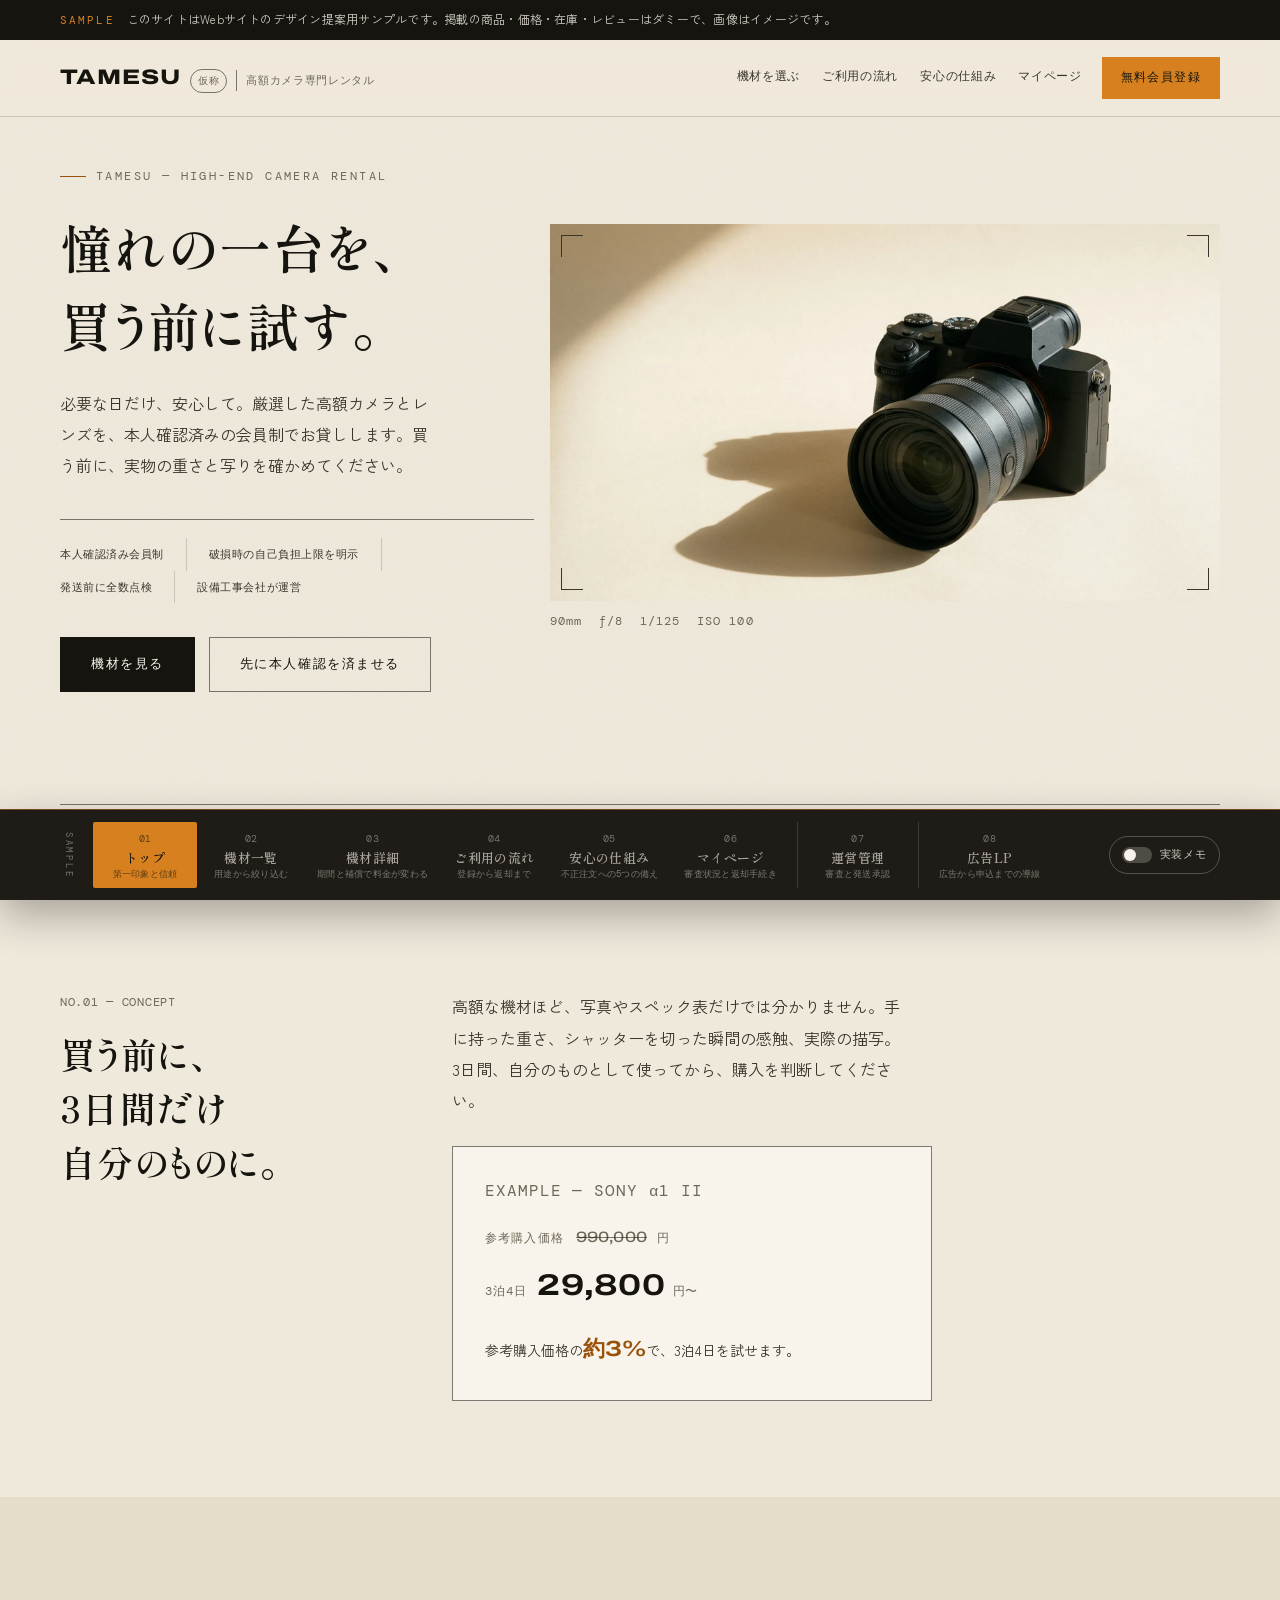
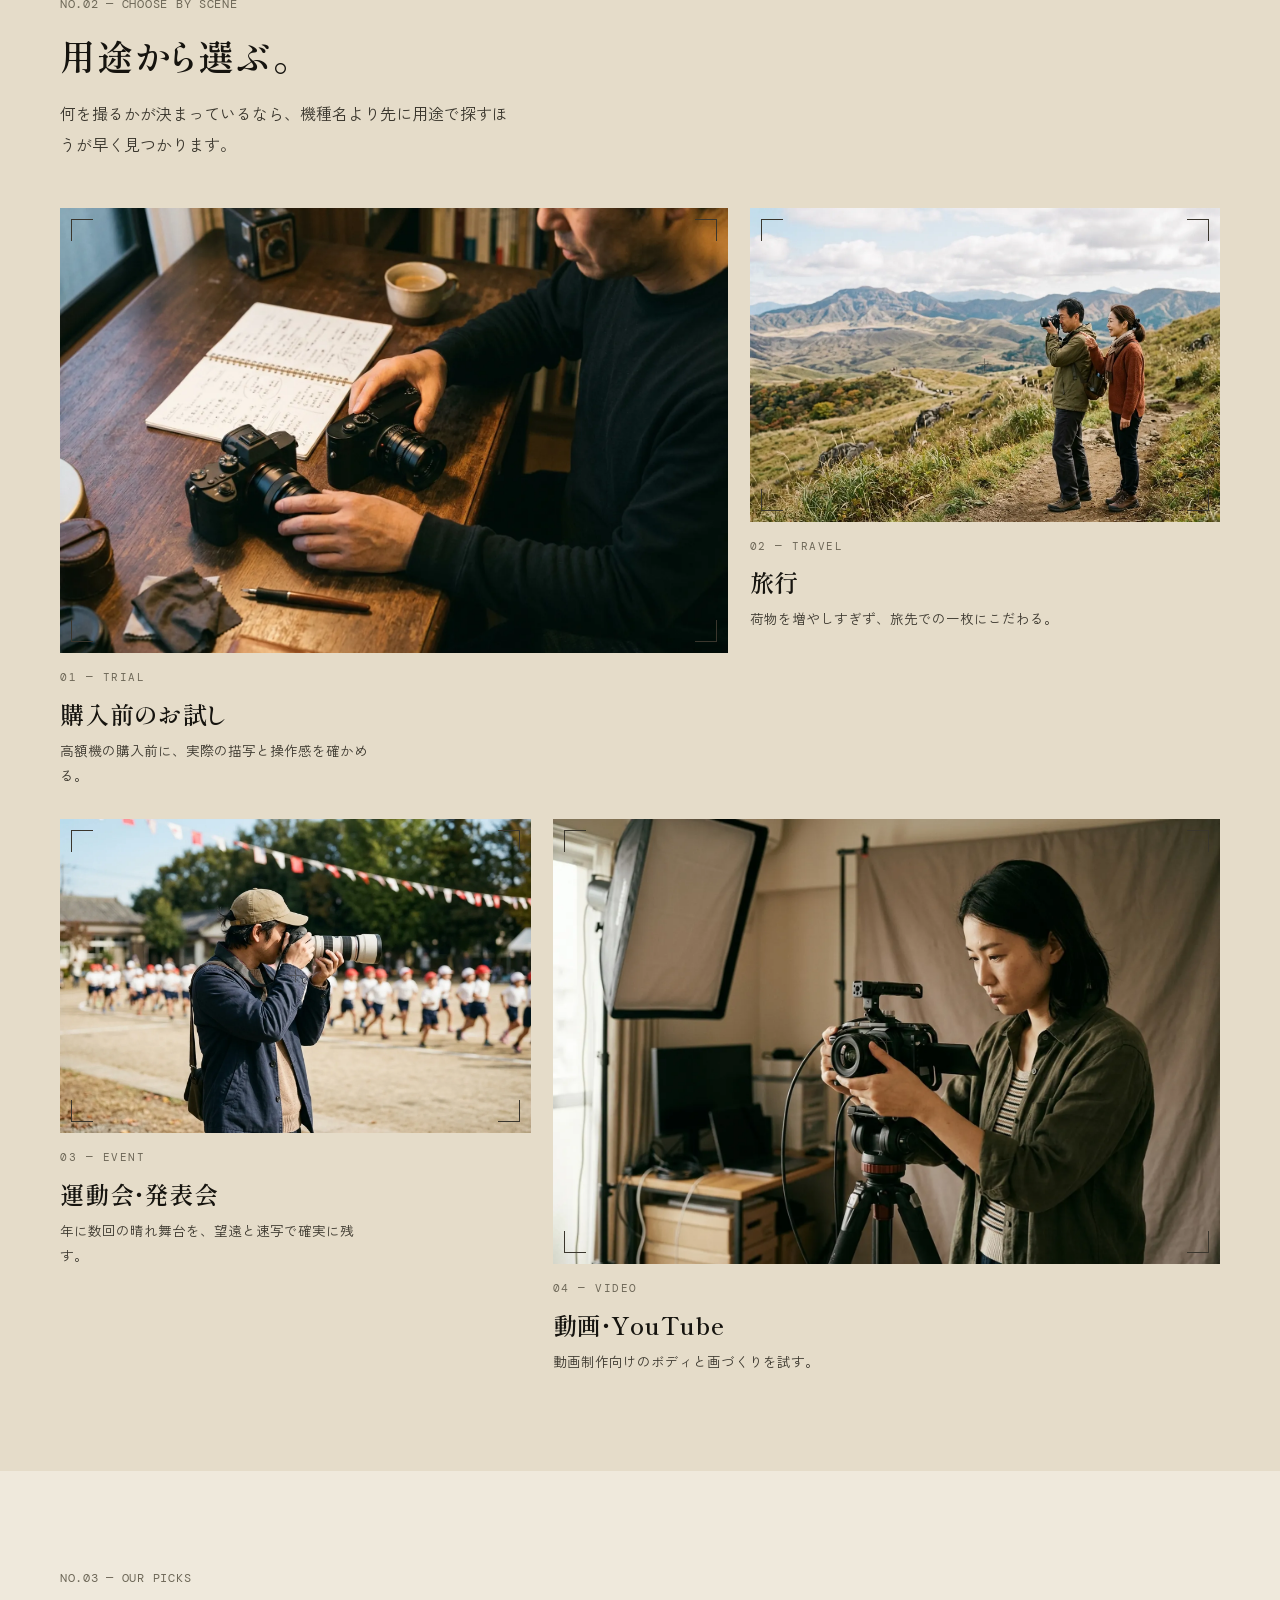
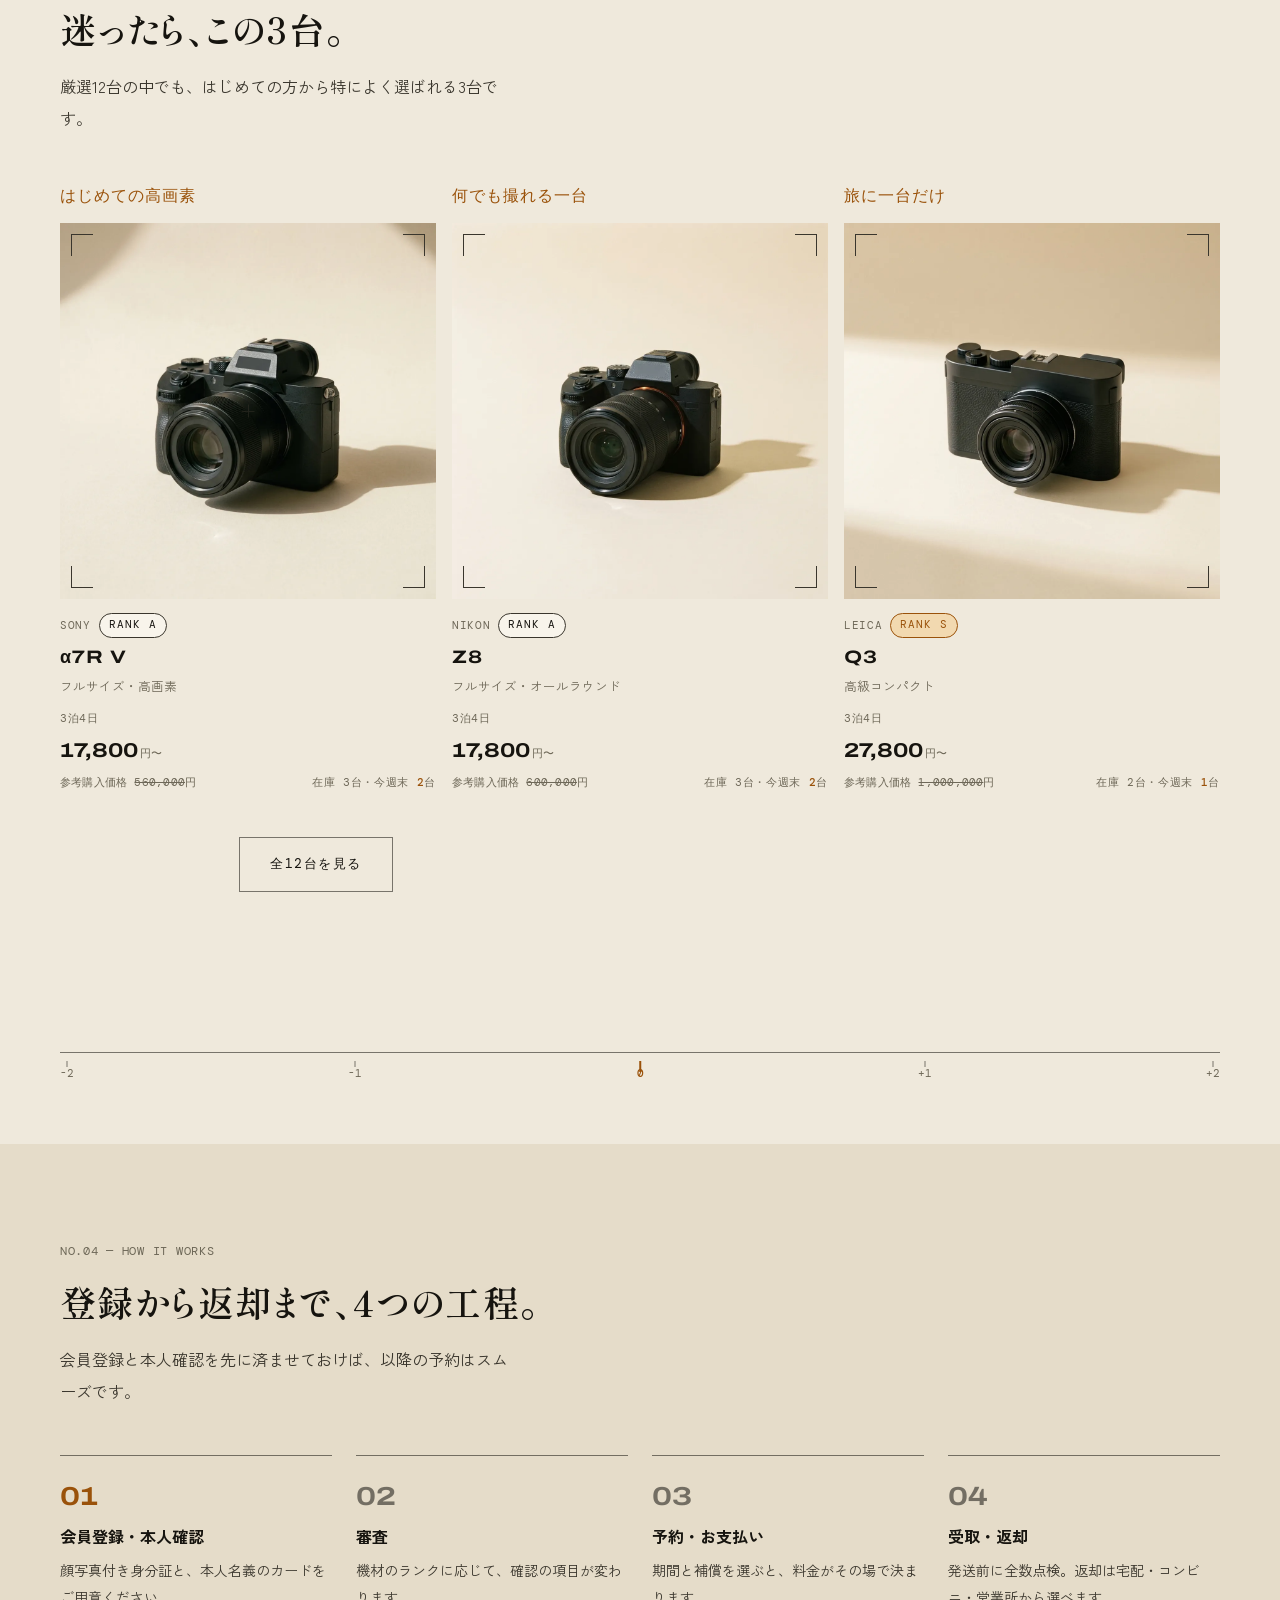
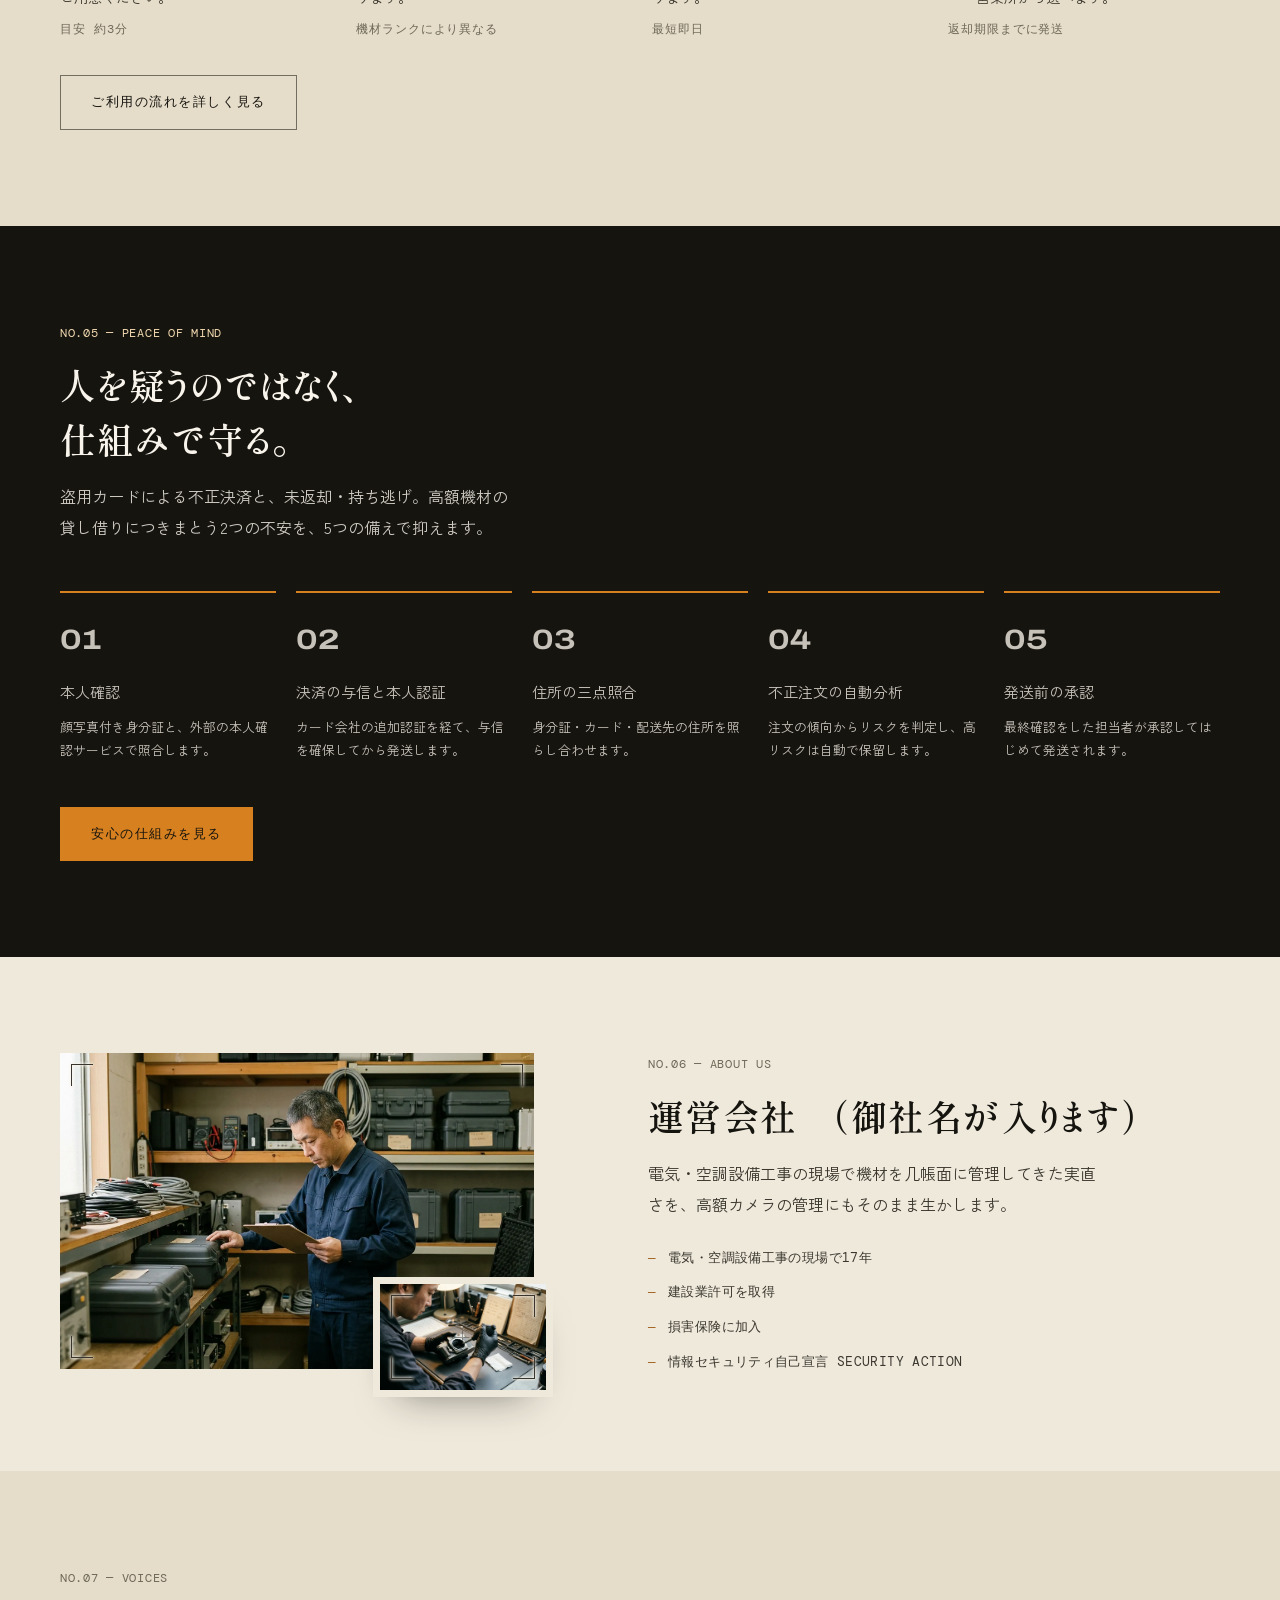
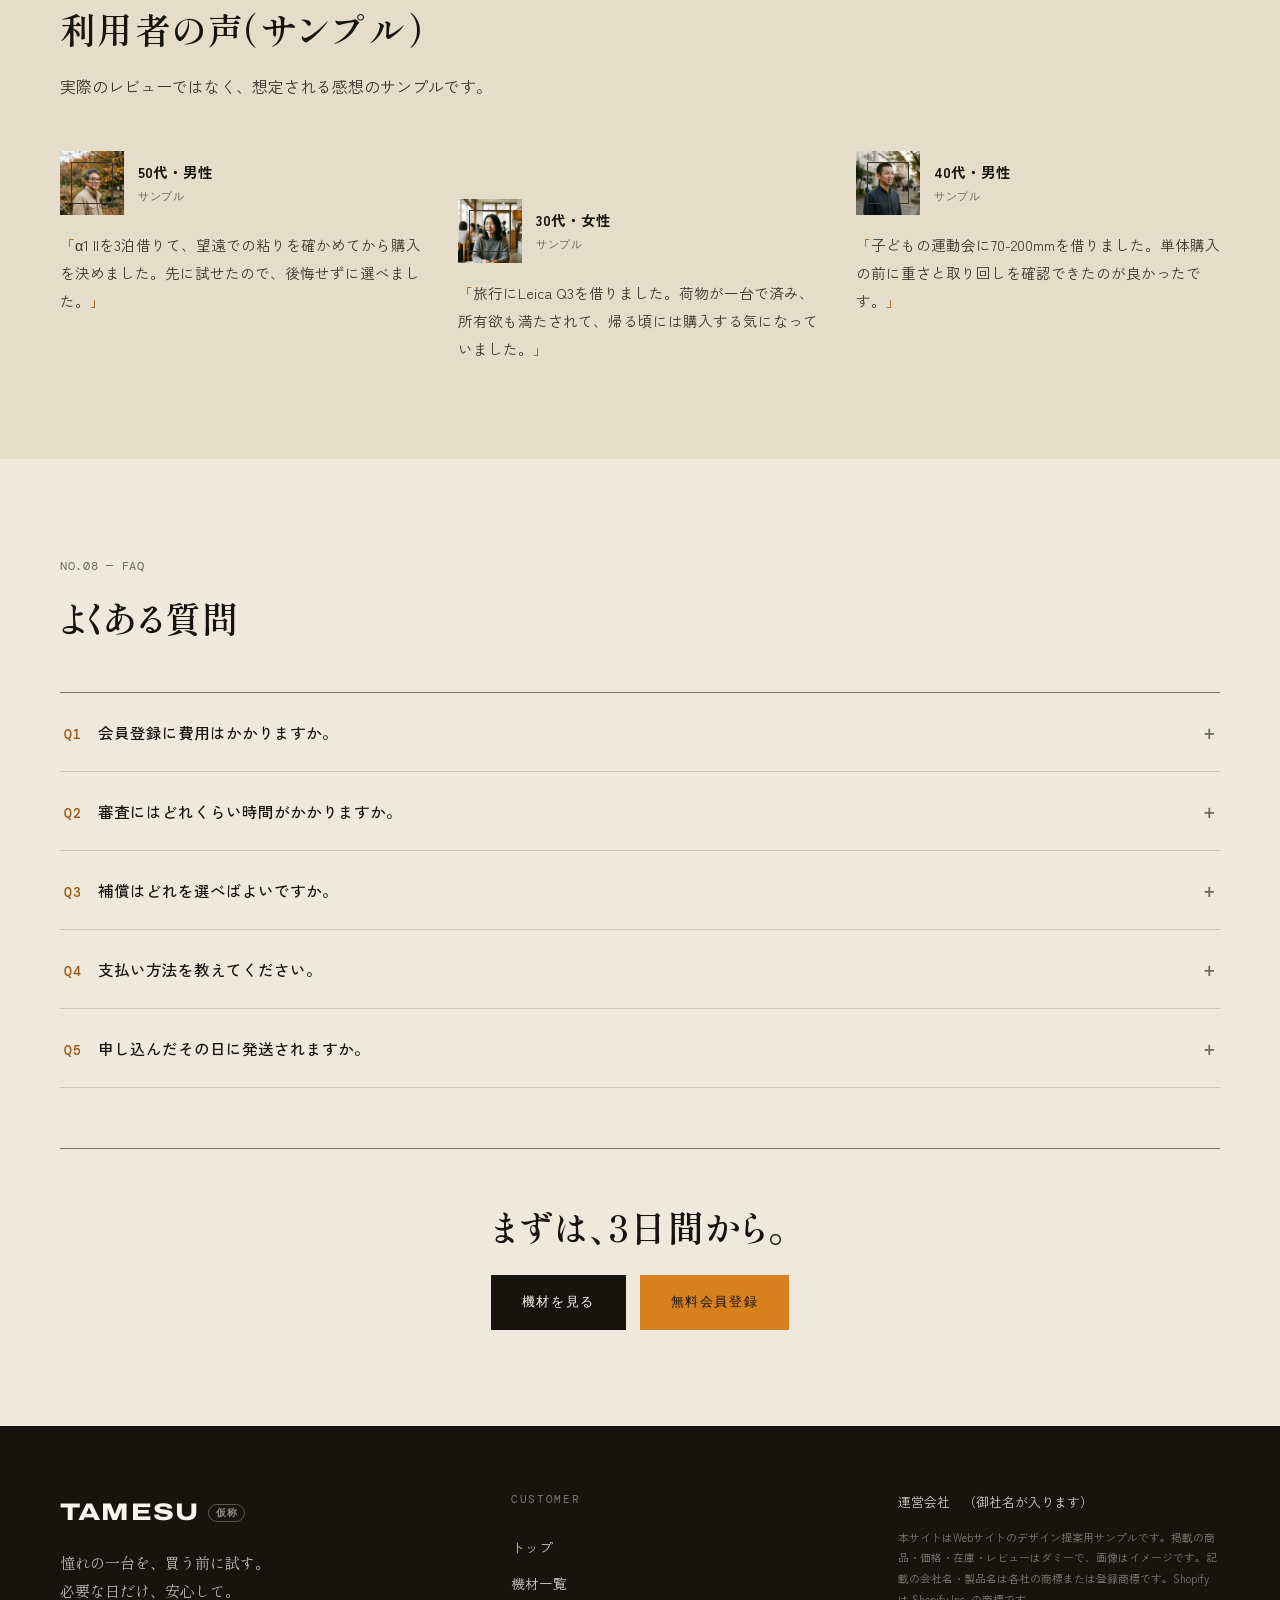
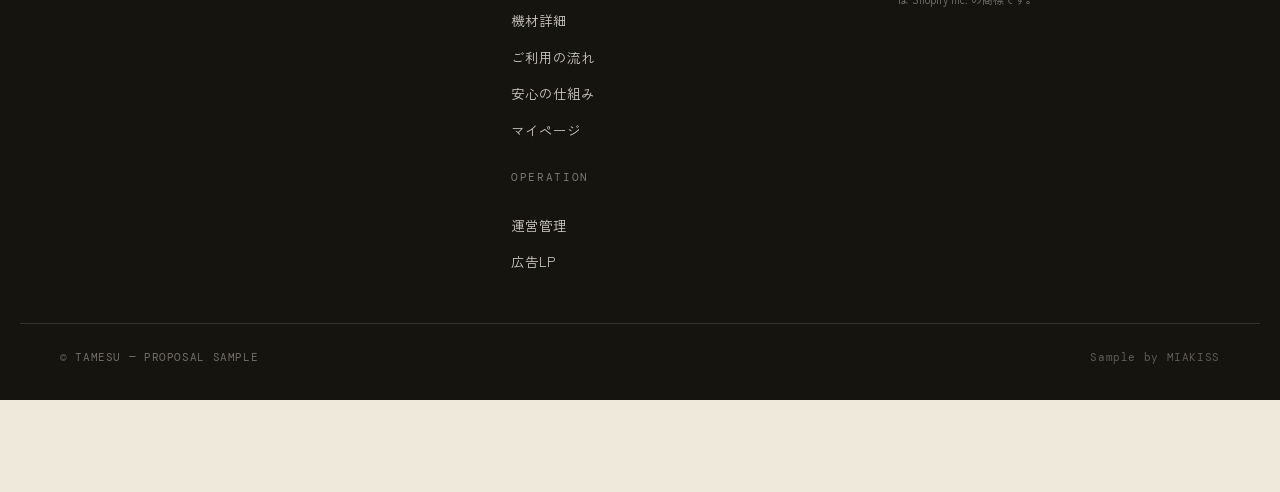
==== commit 4ab926bb: "Add all eight pages Co-Authored-By: Claude Fable 5.1 <noreply@anthropic.com>" ====
--- a/index.html
+++ b/index.html
@@ -16,8 +16,8 @@
 <link rel="preconnect" href="https://fonts.googleapis.com">
 <link rel="preconnect" href="https://fonts.gstatic.com" crossorigin>
 <link rel="stylesheet" href="https://fonts.googleapis.com/css2?family=Archivo:wdth,wght@62..125,400..800&family=DM+Mono:wght@400;500&family=Shippori+Mincho+B1:wght@500;700&family=Zen+Kaku+Gothic+New:wght@400;500;700&display=swap">
-<link rel="stylesheet" href="assets/css/base.css?v=09202257">
-<link rel="stylesheet" href="assets/css/index.css?v=09202257">
+<link rel="stylesheet" href="assets/css/base.css?v=09211036">
+<link rel="stylesheet" href="assets/css/index.css?v=09211036">
 <noscript><style>.u-reveal{opacity:1!important;transform:none!important}</style></noscript>
 </head>
 <body>
@@ -83,9 +83,9 @@
           <button class="c-btn c-btn--ghost" type="button" data-demo="このサンプルでは本人確認フローは実装していません。ご利用の流れのページで手順をご覧いただけます。">先に本人確認を済ませる</button>
         </div>
 
-        <aside class="c-memo" data-memo data-ref="N-01" data-type="native" data-plan="start" data-confidence="要確認">
+        <aside class="c-memo" data-memo data-ref="N-01" data-type="native custom" data-plan="start" data-confidence="確認済">
           <h4>信頼要素の出し方</h4>
-          <p>ここに並ぶ4つの安心材料は、テーマの設定項目として文言・並び順を調整できるようにする想定です。<!-- TODO: NOTES確定後に文面を差し替え --></p>
+          <p>この4つの安心材料は、Online Store 2.0のセクション機能で表示順や文言を管理画面から編集できるようにする想定です。</p>
         </aside>
       </div>
 
@@ -198,9 +198,9 @@
       </a>
     </div>
 
-    <aside class="c-memo" data-memo data-ref="N-02" data-type="native" data-plan="start" data-confidence="要確認">
+    <aside class="c-memo" data-memo data-ref="N-02" data-type="app" data-plan="standard" data-confidence="確認済">
       <h4>用途タグでの絞り込み</h4>
-      <p>各タイルは商品のタグ情報をもとに、機材一覧を絞り込んで表示する想定です。タグの設計・運用方法は要件定義で確定します。<!-- TODO: NOTES確定後に文面を差し替え --></p>
+      <p>各タイルのリンク先は、Shopify公式の無料アプリ（Search &amp; Discovery）が提供する用途タグの絞り込みです。タグの設計・運用方法は要件定義で確定します。</p>
     </aside>
   </div>
 </section>
@@ -262,9 +262,9 @@
 
     <p class="p-index-flow__more"><a class="c-btn c-btn--ghost" href="guide.html">ご利用の流れを詳しく見る</a></p>
 
-    <aside class="c-memo" data-memo data-ref="N-04" data-type="native" data-plan="start" data-confidence="要確認">
-      <h4>ステップ表示の管理</h4>
-      <p>会員登録から返却までの各ステップは、テーマのセクションとして作成し、管理画面から文言や所要時間の目安を編集できるようにする想定です。<!-- TODO: NOTES確定後に文面を差し替え --></p>
+    <aside class="c-memo" data-memo data-ref="N-04" data-type="native app custom" data-plan="start" data-confidence="確認済">
+      <h4>会員登録の仕組み</h4>
+      <p>会員登録・ログインには、パスワード不要で6桁の確認コードを使う新しい方式を想定しています。マイページの表示項目も、決められた範囲で追加できます。</p>
     </aside>
   </div>
 </section>
@@ -308,9 +308,9 @@
 
     <p class="p-index-safeguards__cta"><a class="c-btn c-btn--amber" href="security.html">安心の仕組みを見る</a></p>
 
-    <aside class="c-memo" data-memo data-ref="N-09" data-type="native app external" data-plan="standard" data-confidence="要確認">
-      <h4>安心の仕組みセクションの実装</h4>
-      <p>本人確認・決済認証・住所照合・不正検知・発送承認は、それぞれ別の仕組みの組み合わせです。対応範囲はsecurityページと要件定義で確定します。<!-- TODO: NOTES確定後に文面を差し替え --></p>
+    <aside class="c-memo" data-memo data-ref="N-09" data-type="native ops" data-plan="start" data-confidence="一部要確認">
+      <h4>不正注文の自動分析について</h4>
+      <p>5つの備えのうち「不正注文の自動分析」は、注文のリスクを自動で低・中・高表示する標準機能です。ただし本人確認の代わりにはならず、他の備えと組み合わせて使います。詳しくは安心の仕組みのページでご案内します。</p>
     </aside>
   </div>
 </section>
@@ -534,8 +534,8 @@
 
 <div class="c-toast" id="toast" role="status" aria-live="polite"></div>
 
-<script src="assets/js/data.js?v=09202257"></script>
-<script src="assets/js/site.js?v=09202257"></script>
-<script src="assets/js/index.js?v=09202257"></script>
+<script src="assets/js/data.js?v=09211036"></script>
+<script src="assets/js/site.js?v=09211036"></script>
+<script src="assets/js/index.js?v=09211036"></script>
 </body>
 </html>
--- a/assets/css/base.css
+++ b/assets/css/base.css
@@ -108,6 +108,11 @@
   line-height:1.5;
   color:var(--c-ink);
   font-feature-settings:"palt";
+  /* 和文見出しを句読点の位置で折り返し、1〜2文字だけの行（泣き別れ）を作らない */
+  word-break:keep-all;
+  overflow-wrap:anywhere;
+  line-break:strict;
+  text-wrap:balance;
 }
 h1{font-size:clamp(30px,4.6vw,52px);}
 h2{font-size:clamp(24px,3.2vw,36px);}
@@ -420,11 +425,16 @@
   border-top:1px solid var(--c-line-strong);
 }
 .c-steps__item{
-  display:grid;grid-template-columns:64px 1fr;gap:var(--sp-4);
+  display:grid;grid-template-columns:64px 1fr;column-gap:var(--sp-4);row-gap:0;
   padding:var(--sp-5) 0;
   border-bottom:1px solid var(--c-line);
   position:relative;
 }
+/* 縦型：番号は左列に固定し、それ以外の子要素はすべて右列へ流す（子をラッパーで包まなくても崩れない） */
+.c-steps__item > *{grid-column:2;}
+.c-steps__item > .c-steps__no{grid-column:1;grid-row:1 / span 6;}
+.c-steps--row .c-steps__item > *,
+.c-steps--row .c-steps__item > .c-steps__no{grid-column:auto;grid-row:auto;}
 .c-steps__no{
   font-family:var(--f-wide);font-stretch:125%;font-weight:700;
   font-size:26px;color:var(--c-line-strong);
@@ -650,6 +660,9 @@
   font-family:var(--f-gothic);font-weight:700;font-size:14.5px;color:var(--c-ink);margin-bottom:6px;
 }
 .c-memo__body{font-size:13px;line-height:1.85;color:var(--c-ink-2);max-width:62ch;}
+/* 墨ベタ帯の中でも、メモは紙色の校正紙のまま読めるようにする（.c-sec--ink p / h* の上書きを打ち消す） */
+.c-sec--ink .c-memo p,.c-sec--ink .c-memo .c-memo__body{color:var(--c-ink-2);}
+.c-sec--ink .c-memo h3,.c-sec--ink .c-memo h4,.c-sec--ink .c-memo .c-memo__title{color:var(--c-ink);}
 @media(max-width:599px){
   html.is-memo-on .c-memo{padding:15px 16px 16px 18px;}
 }
@@ -767,6 +780,7 @@
 }
 .c-footer__catch{font-family:var(--f-mincho);font-size:15px;line-height:1.85;color:rgba(248,244,235,.72);}
 .c-footer__heading{font-size:10.5px;letter-spacing:.16em;color:rgba(248,244,235,.45);margin-bottom:14px;}
+.c-footer__nav{display:flex;flex-direction:column;gap:var(--sp-5);}
 .c-footer__col{display:flex;flex-direction:column;gap:11px;}
 .c-footer__col a{font-size:13.5px;color:rgba(248,244,235,.82);}
 .c-footer__col a:hover{color:var(--c-amber);}
--- a/assets/css/index.css
+++ b/assets/css/index.css
@@ -93,13 +93,17 @@
 
 /* ---- 運営会社 ---- */
 .p-index-company__media{grid-column:1/6;position:relative;}
-.p-index-company__body{grid-column:6/13;}
+.p-index-company__body{grid-column:7/13;}
 @media(max-width:899px){
   .p-index-company__media,.p-index-company__body{grid-column:1/-1;}
 }
+/* ファインダー枠の四隅は、明るい被写体の上でも見えるよう淡い縁取りを添える */
+.p-index-company__media .c-frame__corner{
+  filter:drop-shadow(0 0 1.5px var(--c-paper-3)) drop-shadow(0 0 1.5px var(--c-paper-3));
+}
 .p-index-company__inset{
-  position:absolute;width:44%;right:-6%;bottom:-9%;
-  border:6px solid var(--c-paper);box-shadow:var(--shadow-frame);
+  position:absolute;width:38%;right:-4%;bottom:-7%;
+  border:7px solid var(--c-paper);box-shadow:var(--shadow-frame);
 }
 @media(max-width:899px){
   .p-index-company__inset{position:static;width:64%;margin-top:16px;border-width:4px;}
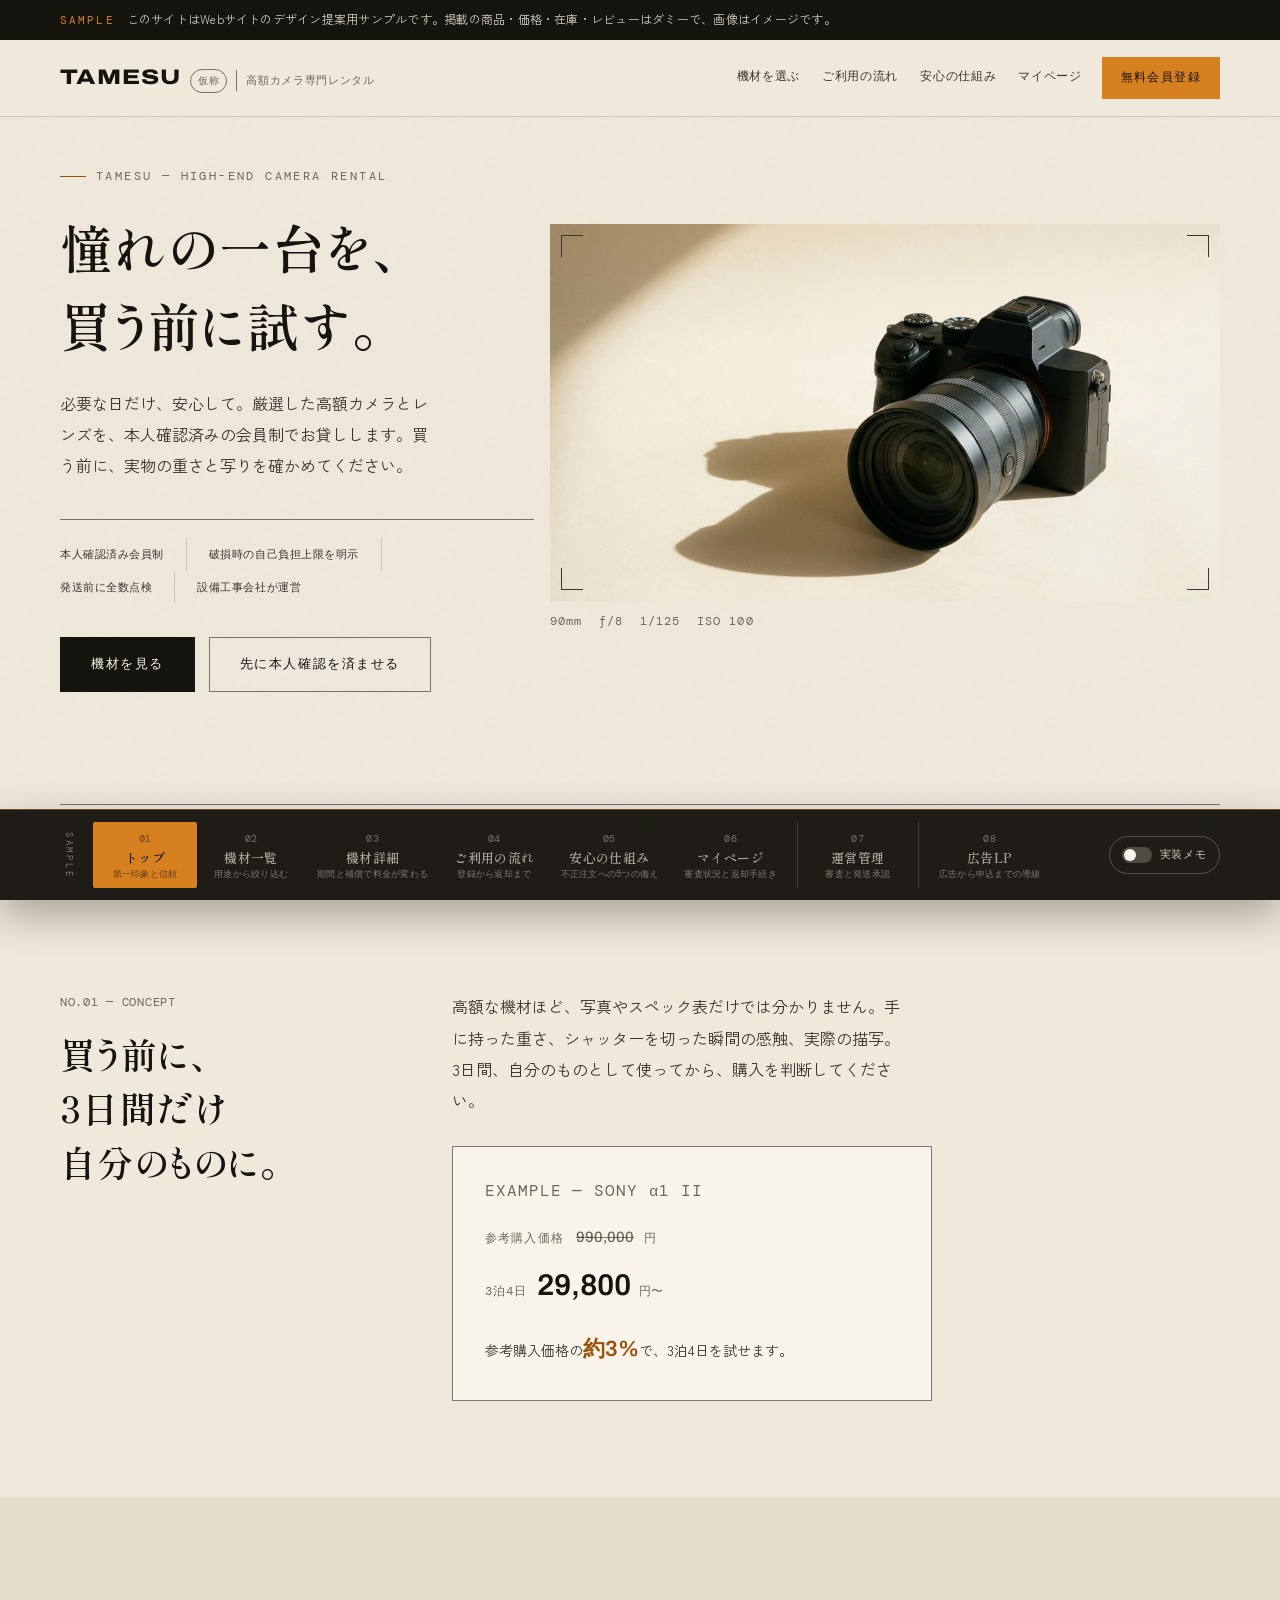
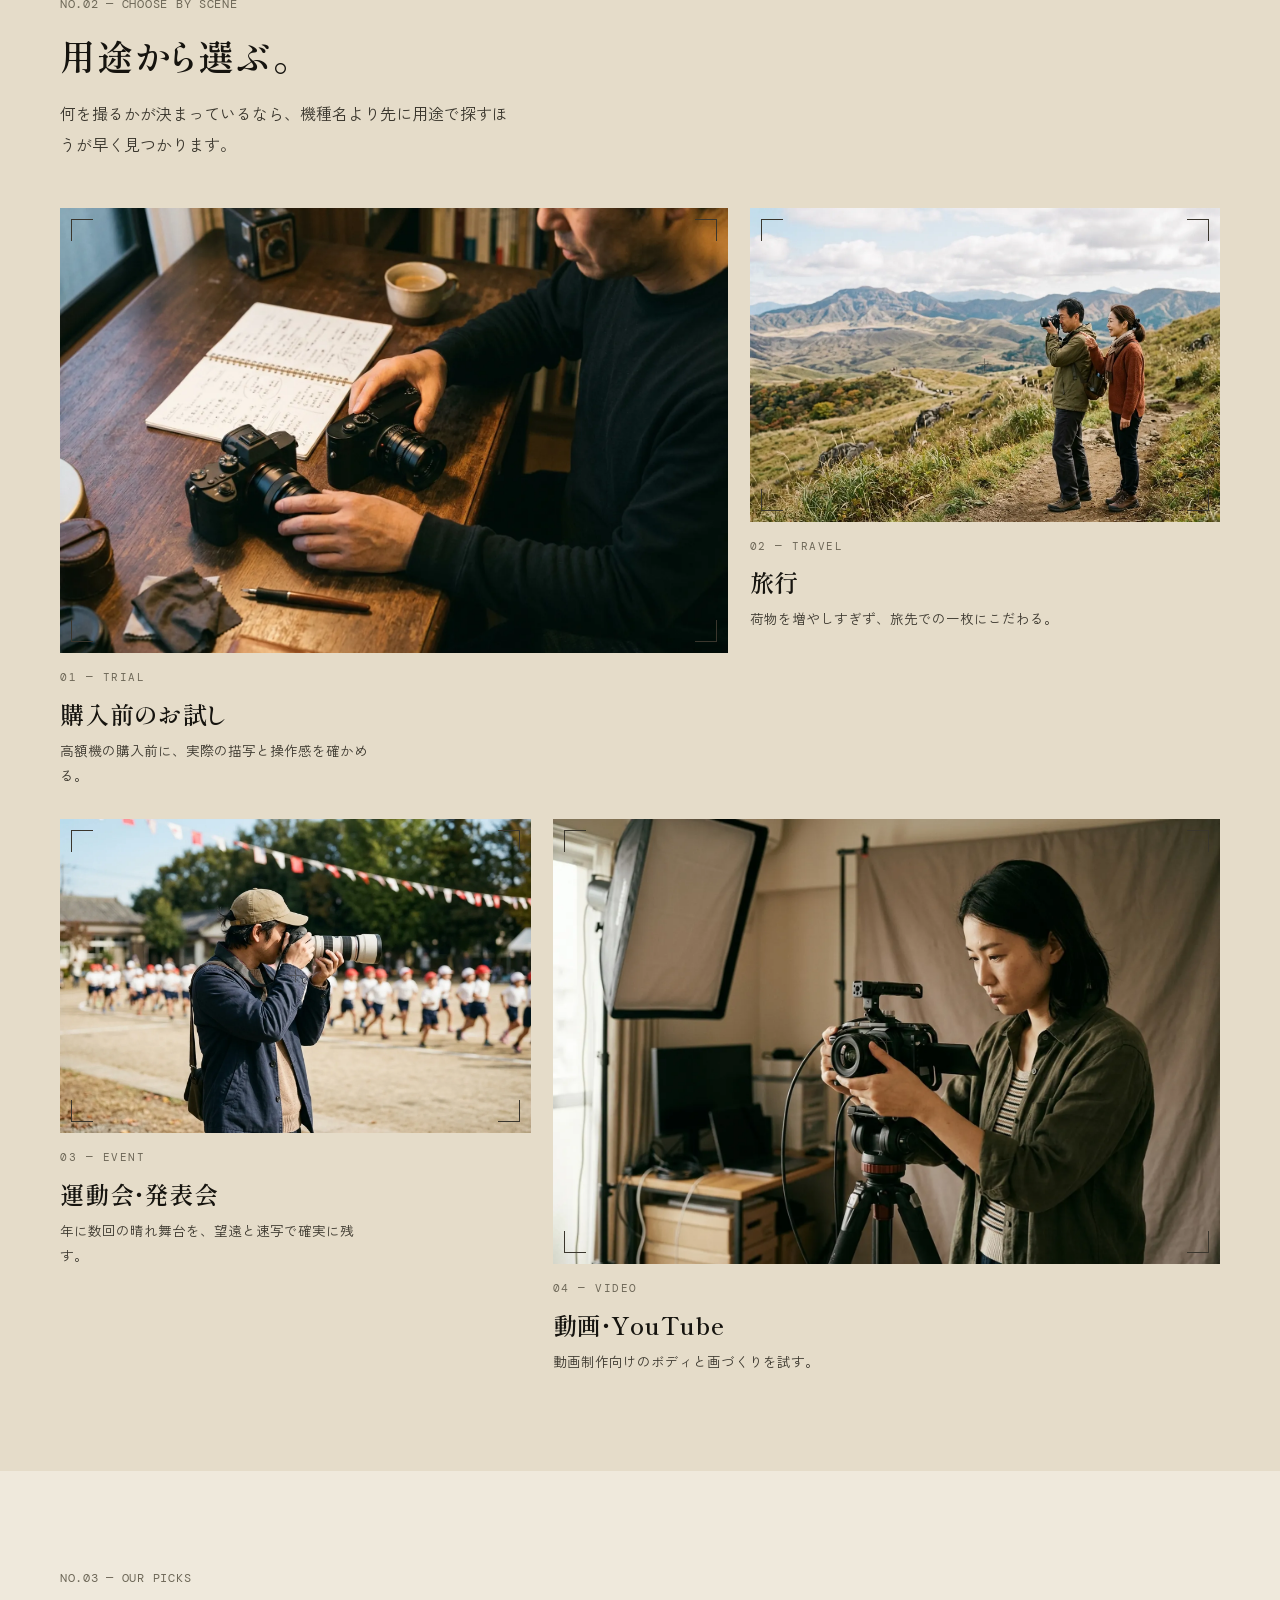
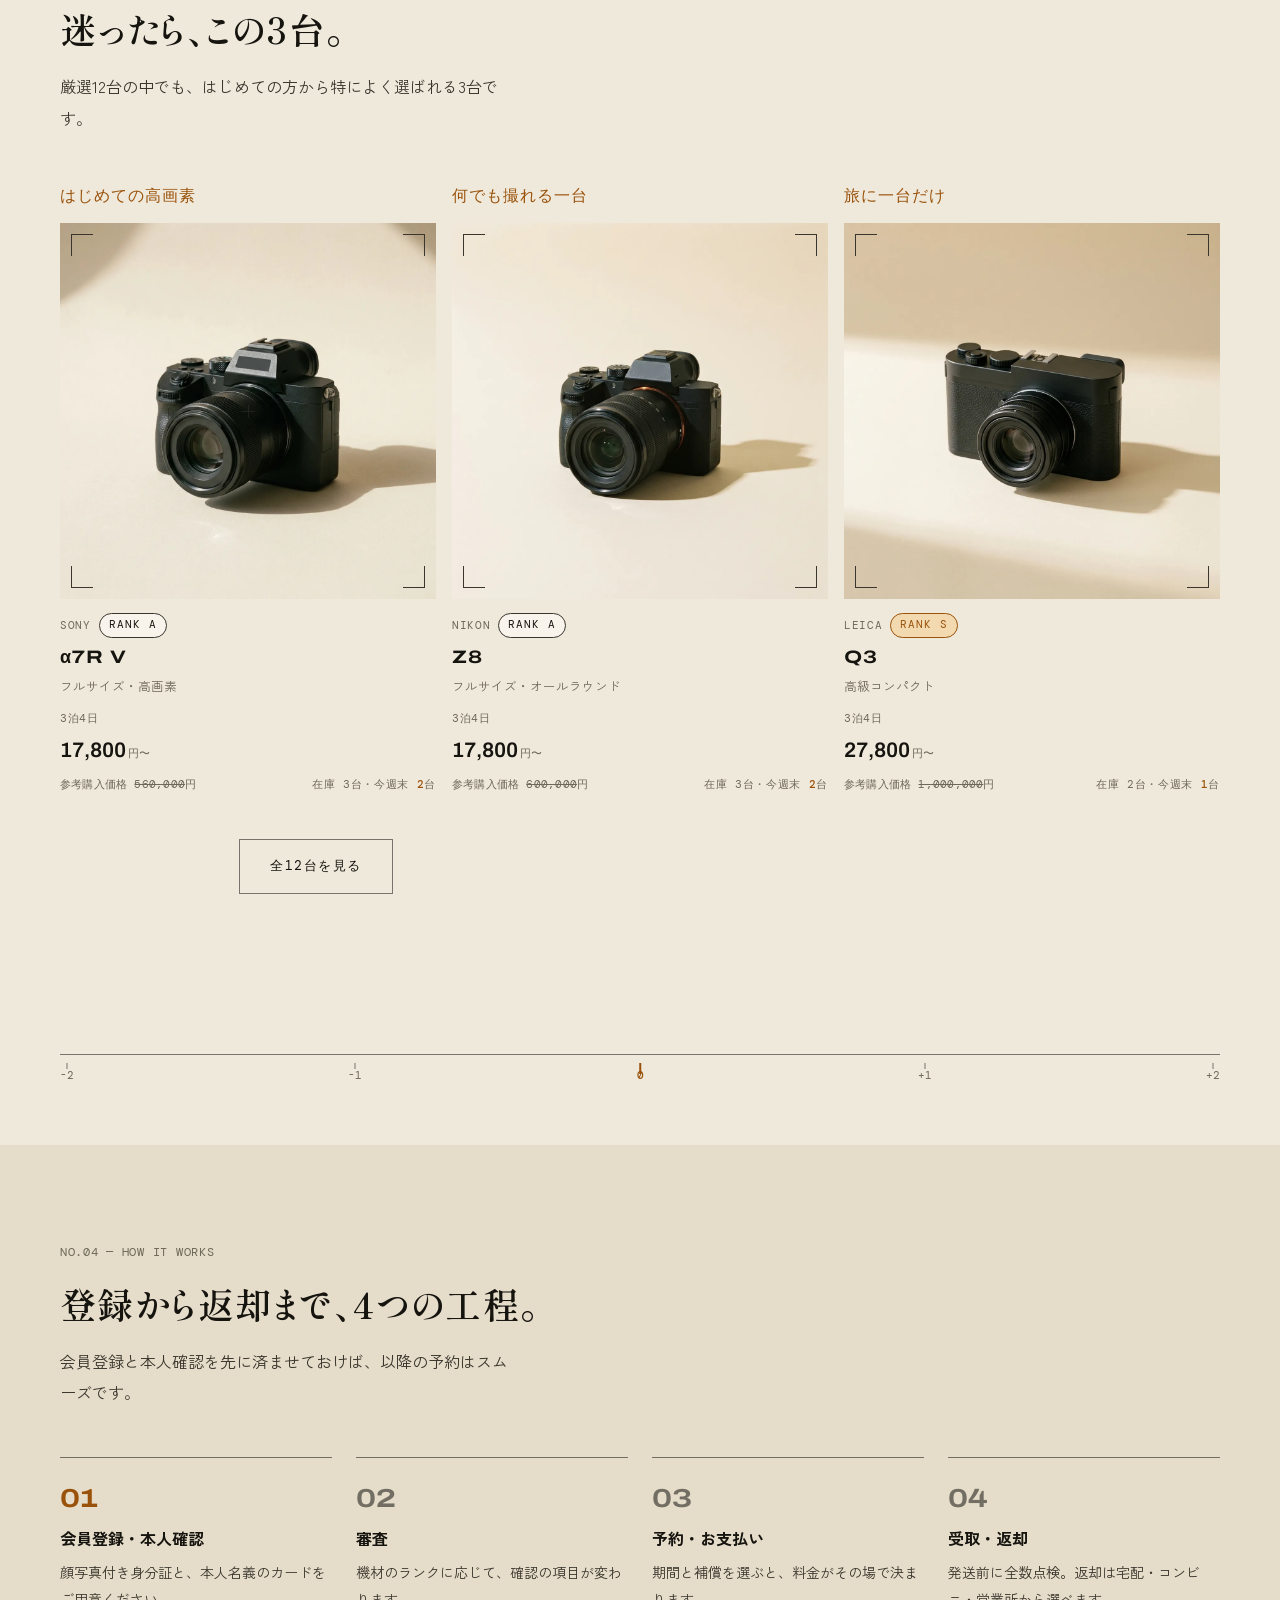
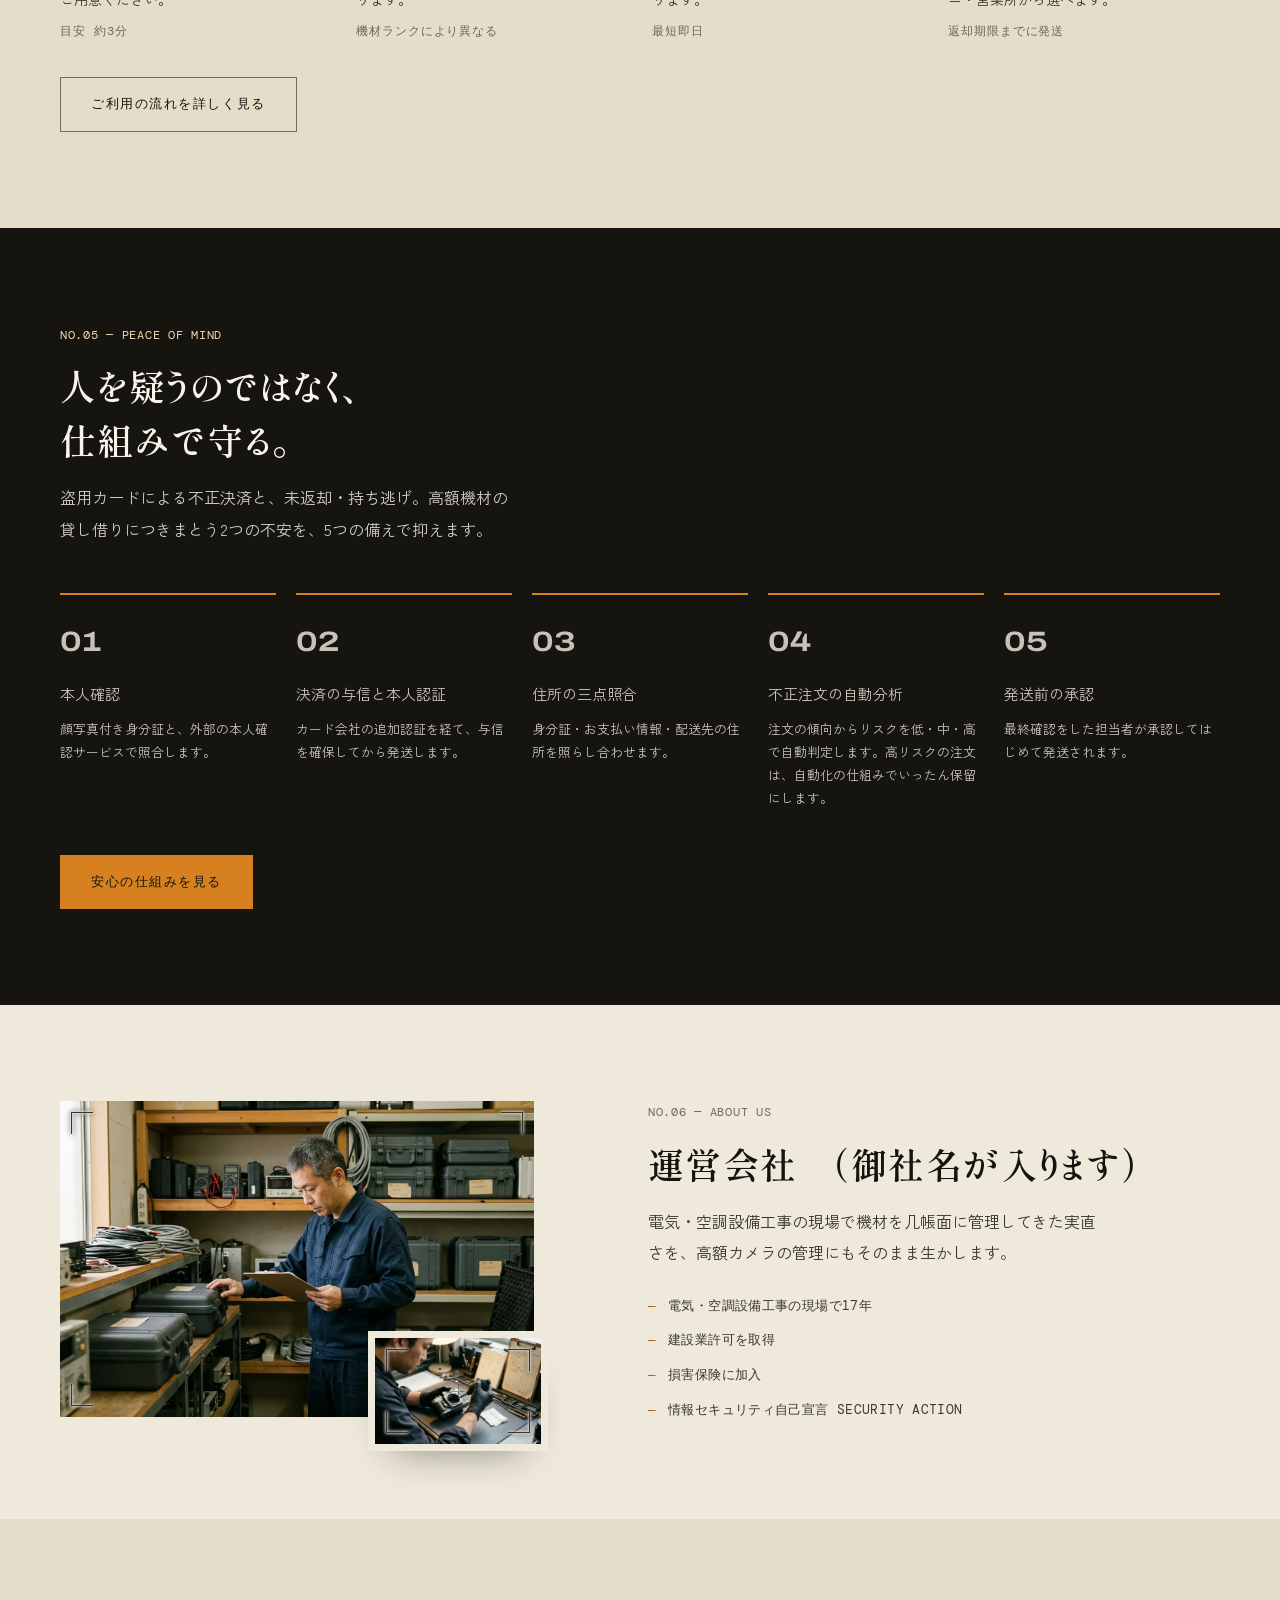
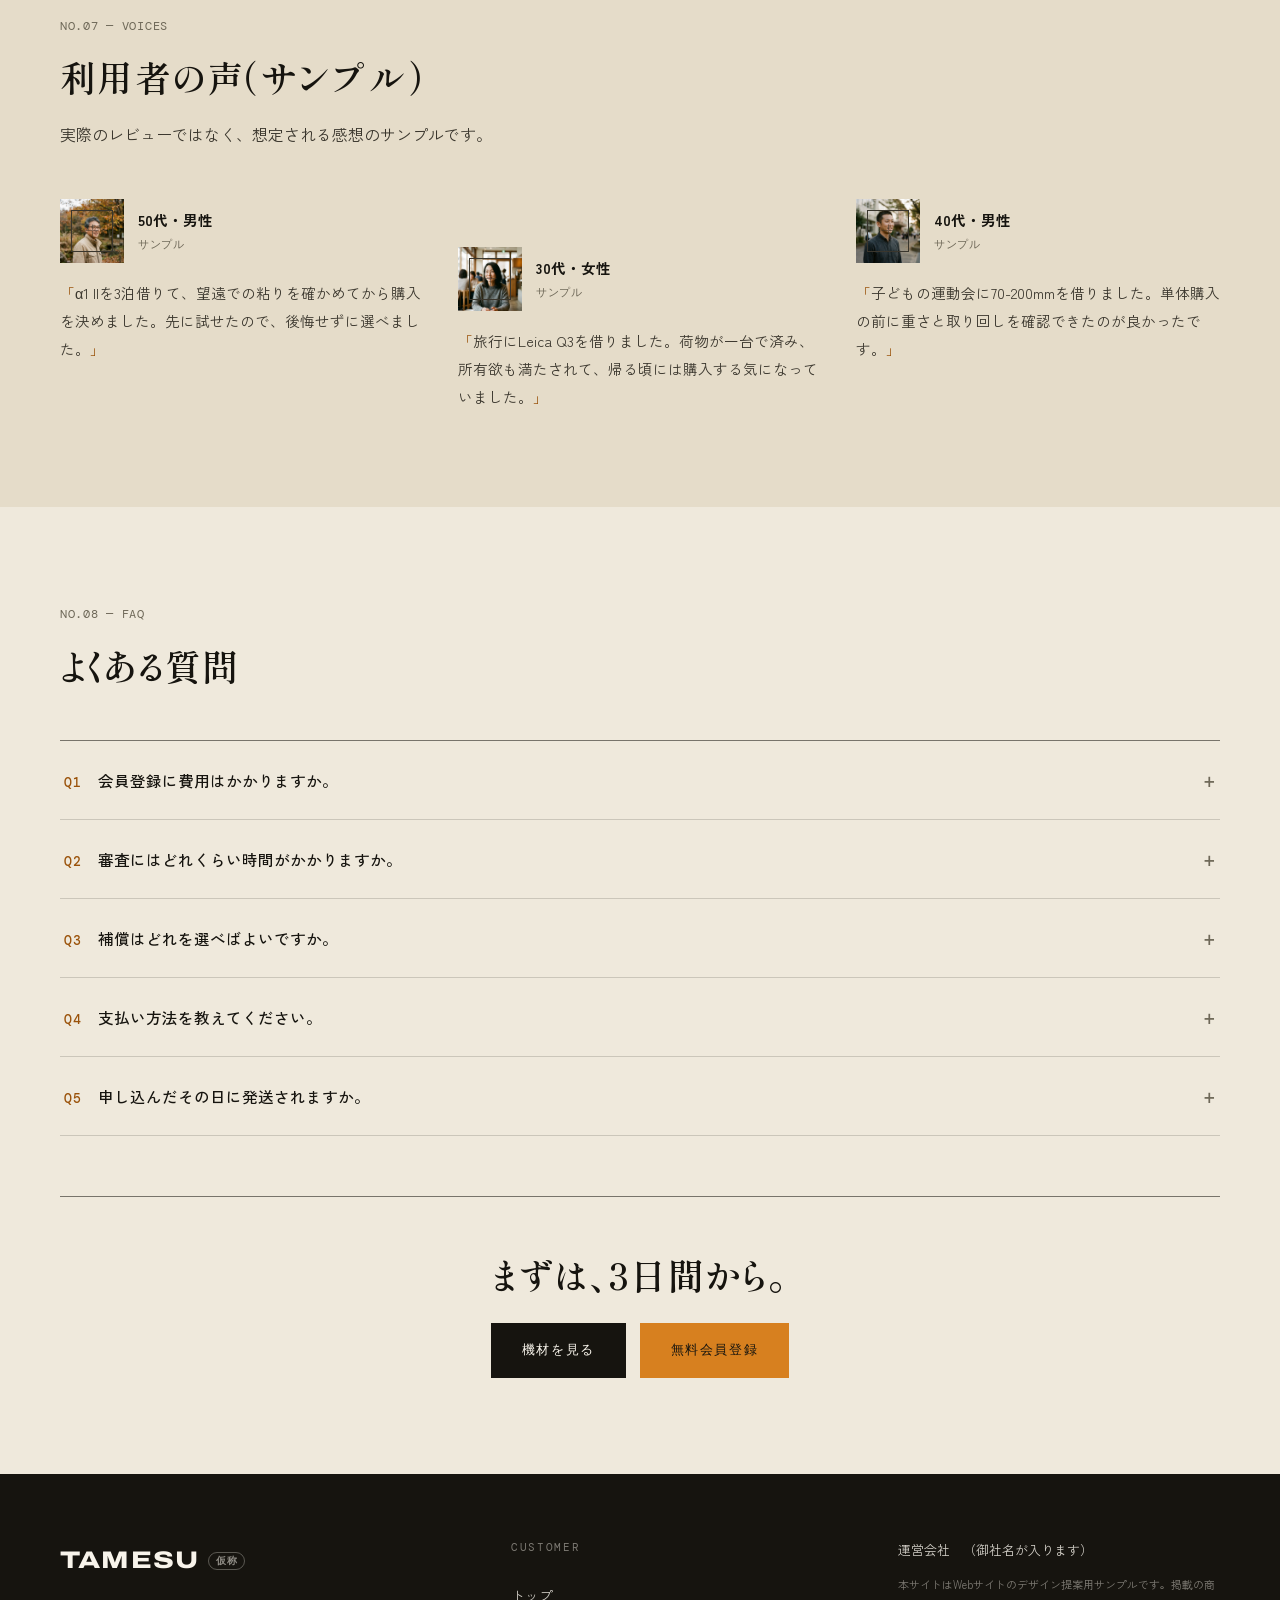
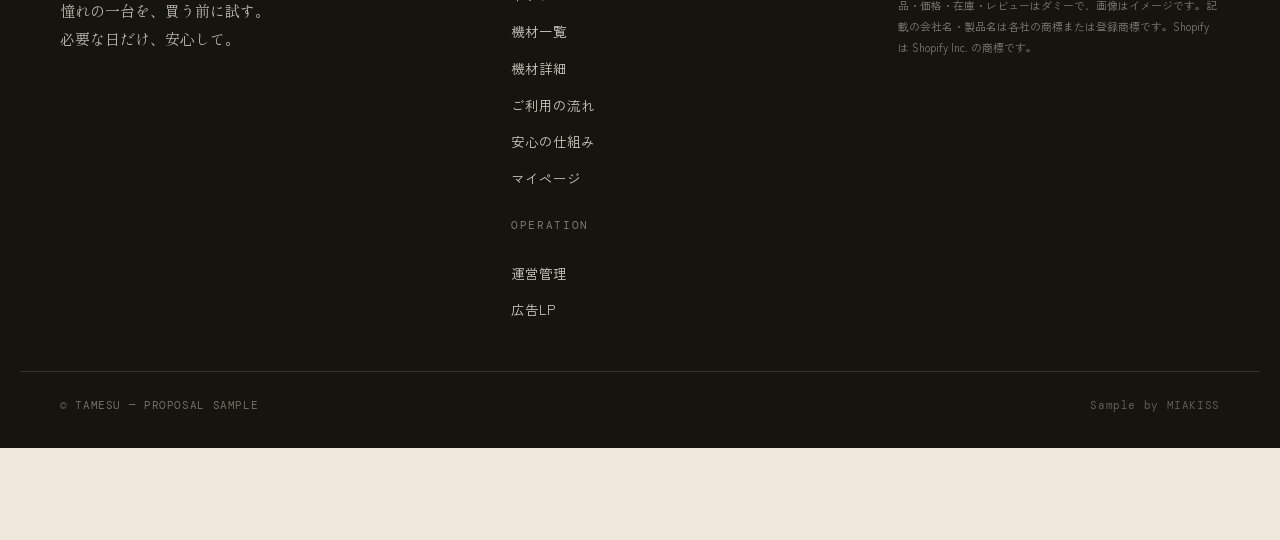
==== commit 91424f91: "Refine pages after review and use standard-width figures for prices Co-Authored-By: Claude Fable 5.1" ====
--- a/index.html
+++ b/index.html
@@ -16,8 +16,8 @@
 <link rel="preconnect" href="https://fonts.googleapis.com">
 <link rel="preconnect" href="https://fonts.gstatic.com" crossorigin>
 <link rel="stylesheet" href="https://fonts.googleapis.com/css2?family=Archivo:wdth,wght@62..125,400..800&family=DM+Mono:wght@400;500&family=Shippori+Mincho+B1:wght@500;700&family=Zen+Kaku+Gothic+New:wght@400;500;700&display=swap">
-<link rel="stylesheet" href="assets/css/base.css?v=09211036">
-<link rel="stylesheet" href="assets/css/index.css?v=09211036">
+<link rel="stylesheet" href="assets/css/base.css?v=09211104">
+<link rel="stylesheet" href="assets/css/index.css?v=09211104">
 <noscript><style>.u-reveal{opacity:1!important;transform:none!important}</style></noscript>
 </head>
 <body>
@@ -200,7 +200,7 @@
 
     <aside class="c-memo" data-memo data-ref="N-02" data-type="app" data-plan="standard" data-confidence="確認済">
       <h4>用途タグでの絞り込み</h4>
-      <p>各タイルのリンク先は、Shopify公式の無料アプリ（Search &amp; Discovery）が提供する用途タグの絞り込みです。タグの設計・運用方法は要件定義で確定します。</p>
+      <p>各タイルのリンク先は、Shopify公式の無料の絞り込み用アプリが提供する用途タグの絞り込みです。タグの設計・運用方法は要件定義で確定します。</p>
     </aside>
   </div>
 </section>
@@ -292,12 +292,12 @@
       <div class="p-index-safeguards__item">
         <p class="p-index-safeguards__no u-wide">03</p>
         <p class="p-index-safeguards__title">住所の三点照合</p>
-        <p class="p-index-safeguards__desc">身分証・カード・配送先の住所を照らし合わせます。</p>
+        <p class="p-index-safeguards__desc">身分証・お支払い情報・配送先の住所を照らし合わせます。</p>
       </div>
       <div class="p-index-safeguards__item">
         <p class="p-index-safeguards__no u-wide">04</p>
         <p class="p-index-safeguards__title">不正注文の自動分析</p>
-        <p class="p-index-safeguards__desc">注文の傾向からリスクを判定し、高リスクは自動で保留します。</p>
+        <p class="p-index-safeguards__desc">注文の傾向からリスクを低・中・高で自動判定します。高リスクの注文は、自動化の仕組みでいったん保留にします。</p>
       </div>
       <div class="p-index-safeguards__item">
         <p class="p-index-safeguards__no u-wide">05</p>
@@ -534,8 +534,8 @@
 
 <div class="c-toast" id="toast" role="status" aria-live="polite"></div>
 
-<script src="assets/js/data.js?v=09211036"></script>
-<script src="assets/js/site.js?v=09211036"></script>
-<script src="assets/js/index.js?v=09211036"></script>
+<script src="assets/js/data.js?v=09211104"></script>
+<script src="assets/js/site.js?v=09211104"></script>
+<script src="assets/js/index.js?v=09211104"></script>
 </body>
 </html>
--- a/assets/css/base.css
+++ b/assets/css/base.css
@@ -29,6 +29,8 @@
   --f-mono:"DM Mono",ui-monospace,"SFMono-Regular",Menlo,monospace;
   --f-mincho:"Shippori Mincho B1","Hiragino Mincho ProN","Yu Mincho",serif;
   --f-gothic:"Zen Kaku Gothic New","Hiragino Kaku Gothic ProN","Yu Gothic",sans-serif;
+  /* 価格・金額の数字：標準幅の読みやすいグロテスク（幅広の刻印書体は見出しの欧文・機種名・工程番号だけに使う） */
+  --f-num:"Archivo","Helvetica Neue",Arial,sans-serif;
 
   /* 余白スケール */
   --sp-1:4px; --sp-2:8px; --sp-3:12px; --sp-4:16px; --sp-5:24px;
@@ -99,6 +101,8 @@
   background-size:140px 140px;
 }
 .l-main,.c-header,.c-footer,.c-dock,.c-samplebar{position:relative;z-index:1;}
+/* 本文内の下部固定要素（料金バーや固定CTA）がフッターの背後に隠れないよう、本文をフッターより手前に置く */
+.l-main{z-index:2;}
 
 /* ---------- 3. タイポグラフィ ---------- */
 h1,h2,h3{
@@ -292,10 +296,11 @@
   font-family:var(--f-mono);font-size:11.5px;letter-spacing:.1em;
   color:var(--c-ink-3);text-transform:uppercase;margin-right:.3em;
 }
-.c-price__yen{font-family:var(--f-wide);font-stretch:125%;font-size:.62em;margin-right:.1em;color:var(--c-ink-3);}
+.c-price__yen{font-family:var(--f-num);font-stretch:100%;font-variation-settings:"wdth" 100;font-size:.62em;margin-right:.1em;color:var(--c-ink-3);}
 .c-price__amount{
-  font-family:var(--f-wide);font-stretch:125%;font-variation-settings:"wdth" 125;
-  font-weight:700;font-size:clamp(22px,2.6vw,30px);color:var(--c-ink);letter-spacing:.01em;
+  font-family:var(--f-num);font-stretch:100%;font-variation-settings:"wdth" 100;
+  font-variant-numeric:tabular-nums lining-nums;
+  font-weight:600;font-size:clamp(22px,2.6vw,30px);color:var(--c-ink);letter-spacing:0;
 }
 .c-price__unit{font-family:var(--f-mono);font-size:12px;color:var(--c-ink-3);margin-left:.15em;}
 .c-price--sm .c-price__amount{font-size:18px;}
@@ -318,7 +323,7 @@
   color:var(--c-ink-3);border-bottom:1px solid var(--c-line-strong);font-weight:500;
 }
 .c-table tbody tr:hover{background:rgba(22,20,15,.025);}
-.c-table td.u-num,.c-table th.u-num{font-family:var(--f-wide);font-stretch:125%;text-align:right;}
+.c-table td.u-num,.c-table th.u-num{font-family:var(--f-num);font-stretch:100%;font-variation-settings:"wdth" 100;font-variant-numeric:tabular-nums lining-nums;font-weight:500;text-align:right;}
 .c-table--zebra tbody tr:nth-child(even){background:var(--c-paper-2);}
 .c-table-wrap{overflow-x:auto;-webkit-overflow-scrolling:touch;}
 
@@ -593,8 +598,9 @@
 .c-card-product__price{display:flex;flex-direction:column;gap:2px;}
 .c-card-product__priceLabel{font-size:10.5px;color:var(--c-ink-3);}
 .c-card-product__priceNum{
-  font-family:var(--f-wide);font-stretch:125%;font-variation-settings:"wdth" 125;
-  font-weight:700;font-size:20px;color:var(--c-ink);
+  font-family:var(--f-num);font-stretch:100%;font-variation-settings:"wdth" 100;
+  font-variant-numeric:tabular-nums lining-nums;
+  font-weight:600;font-size:21px;color:var(--c-ink);letter-spacing:0;
 }
 .c-card-product__priceNum span{font-family:var(--f-mono);font-size:11px;color:var(--c-ink-3);font-weight:400;margin-left:2px;}
 .c-card-product__ref{font-size:10.5px;color:var(--c-ink-3);letter-spacing:.02em;margin-top:2px;}
@@ -910,10 +916,28 @@
   .c-dock__div{align-self:center;height:24px;margin-inline:4px;}
   .c-dock__memoLabel{display:none;}
   .c-dock__memo{padding:7px 8px;gap:0;}
-  .c-dock__collapse{display:flex;position:absolute;top:-27px;right:10px;background:rgba(22,20,15,.96);border:1px solid rgba(215,128,31,.45);border-bottom:0;padding:4px 10px;}
+  .c-dock__collapse{display:flex;position:absolute;top:-27px;left:10px;right:auto;background:rgba(22,20,15,.96);border:1px solid rgba(215,128,31,.45);border-bottom:0;padding:4px 10px;}
   .c-dock__inner{flex-wrap:nowrap;padding:8px 10px;gap:8px;position:relative;}
   .c-samplebar__text{font-size:10.5px;line-height:1.5;}
   .c-samplebar__inner{padding-block:6px;}
+}
+
+/* ---------- 価格・金額の数字（全ページ共通の上書き） ----------
+   ページ固有CSSで幅広書体を指定している価格表示も、ここで標準幅に統一する。
+   .l-main を付けて詳細度を上げ、後から読み込まれるページCSSより優先させている。 */
+.l-main .p-product-calc__row .u-wide,
+.l-main .p-product-calc__ratio b,
+.l-main .p-product-priceBar__amount,
+.l-main .p-lp-price__rowNum,
+.l-main .p-lp-price__ratio b,
+.l-main .p-index-concept__ratio b,
+.l-main .u-price-num{
+  font-family:var(--f-num);
+  font-stretch:100%;
+  font-variation-settings:"wdth" 100;
+  font-variant-numeric:tabular-nums lining-nums;
+  font-weight:600;
+  letter-spacing:0;
 }
 
 /* ---------- 26. c-toast ---------- */
--- a/assets/css/index.css
+++ b/assets/css/index.css
@@ -97,12 +97,16 @@
 @media(max-width:899px){
   .p-index-company__media,.p-index-company__body{grid-column:1/-1;}
 }
-/* ファインダー枠の四隅は、明るい被写体の上でも見えるよう淡い縁取りを添える */
+/* ファインダー枠の四隅は、明るい被写体（左上は窓の逆光）の上でも見えるよう、
+   淡い縁取りに加えて墨色のハロー（暗い縁）も重ね、明暗どちらの背景でも視認できるようにする */
 .p-index-company__media .c-frame__corner{
-  filter:drop-shadow(0 0 1.5px var(--c-paper-3)) drop-shadow(0 0 1.5px var(--c-paper-3));
+  filter:
+    drop-shadow(0 0 1.5px var(--c-paper-3))
+    drop-shadow(0 0 1.5px var(--c-paper-3))
+    drop-shadow(0 0 2px rgba(22,20,15,.65));
 }
 .p-index-company__inset{
-  position:absolute;width:38%;right:-4%;bottom:-7%;
+  position:absolute;width:38%;right:-3%;bottom:-9%;
   border:7px solid var(--c-paper);box-shadow:var(--shadow-frame);
 }
 @media(max-width:899px){
